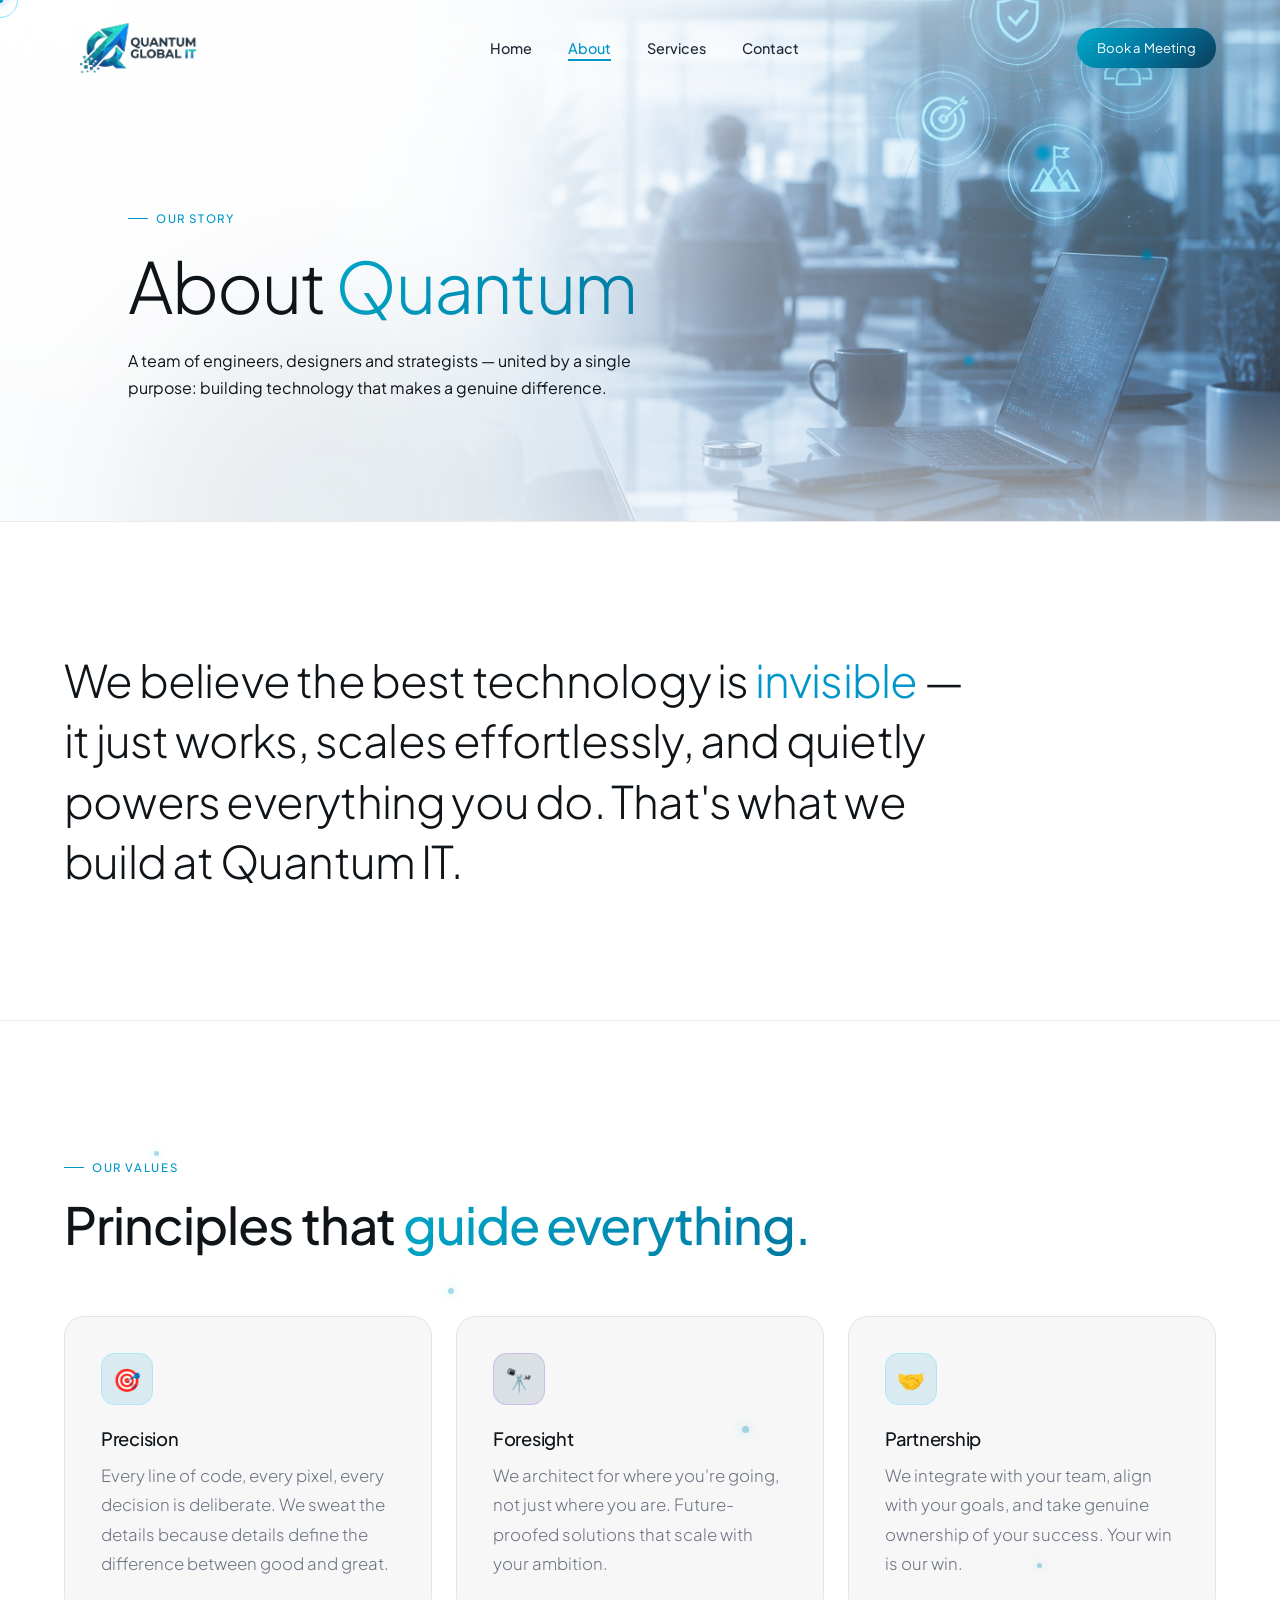
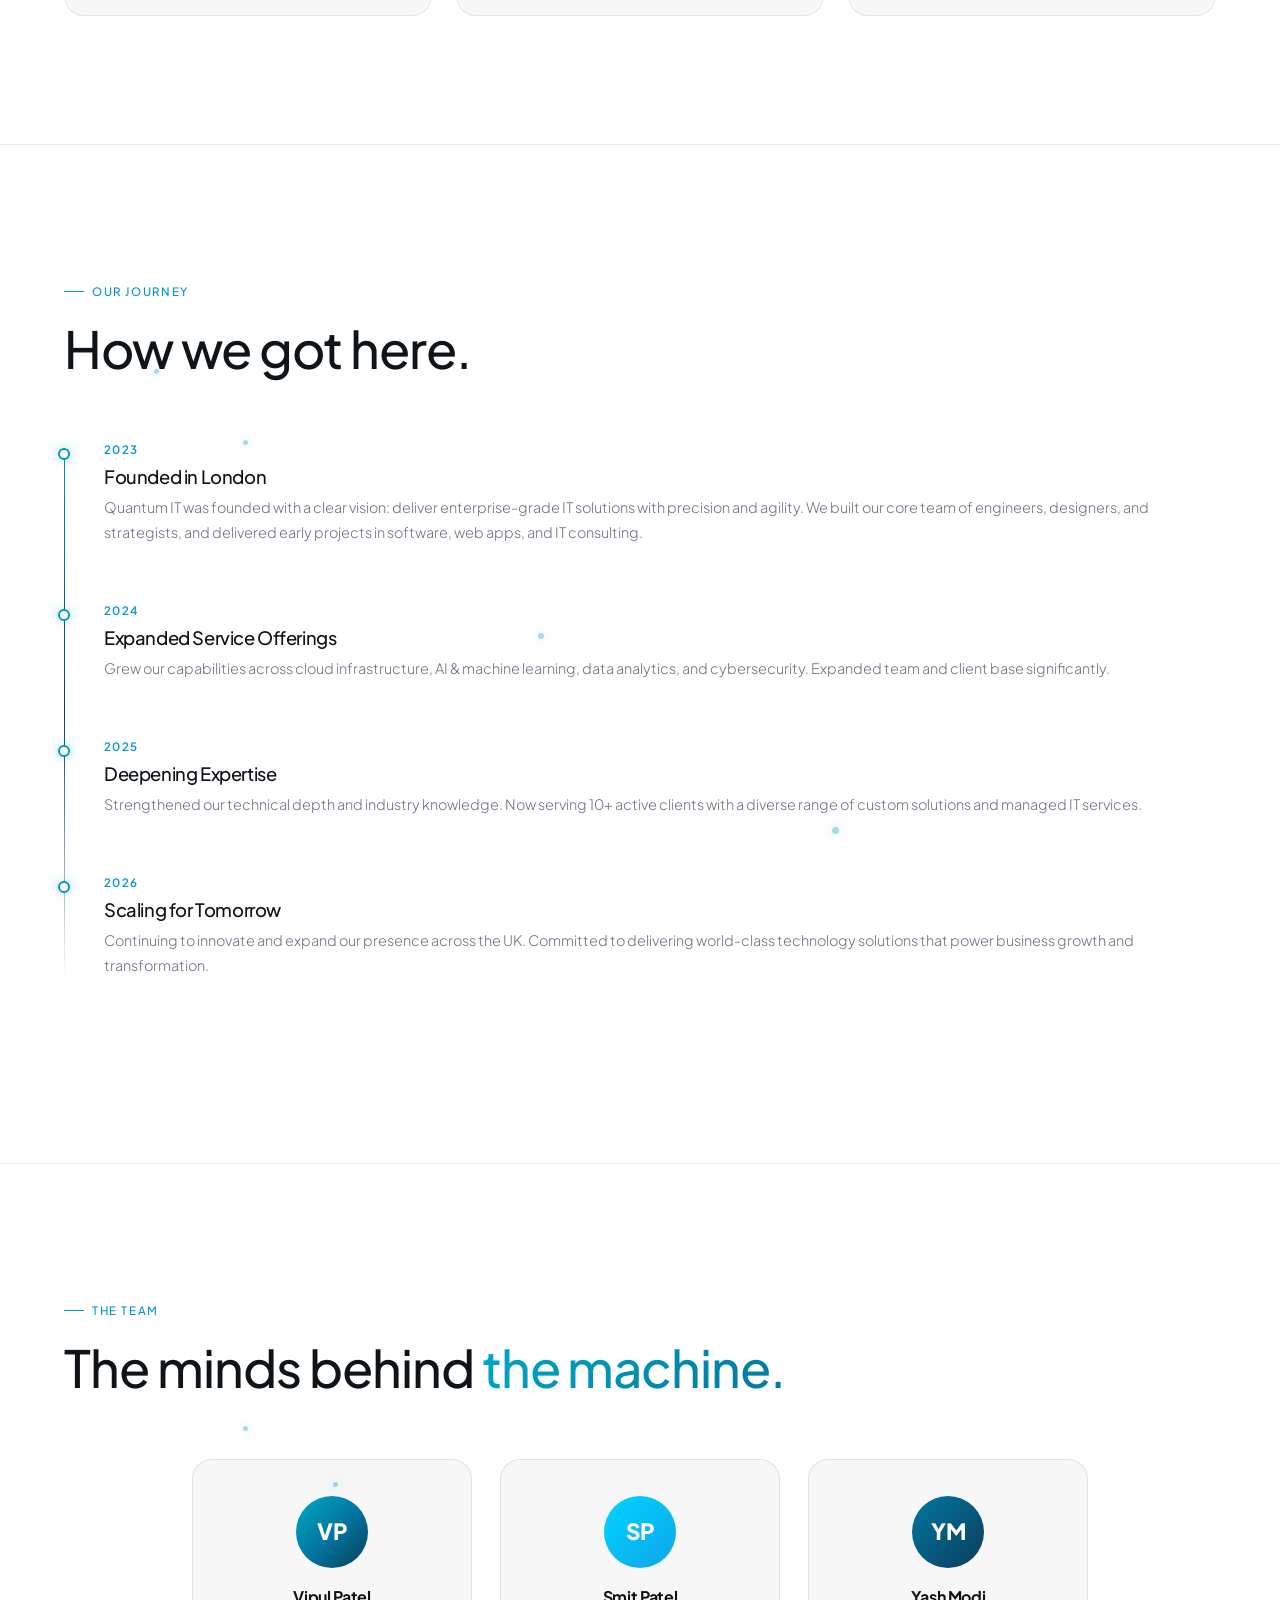
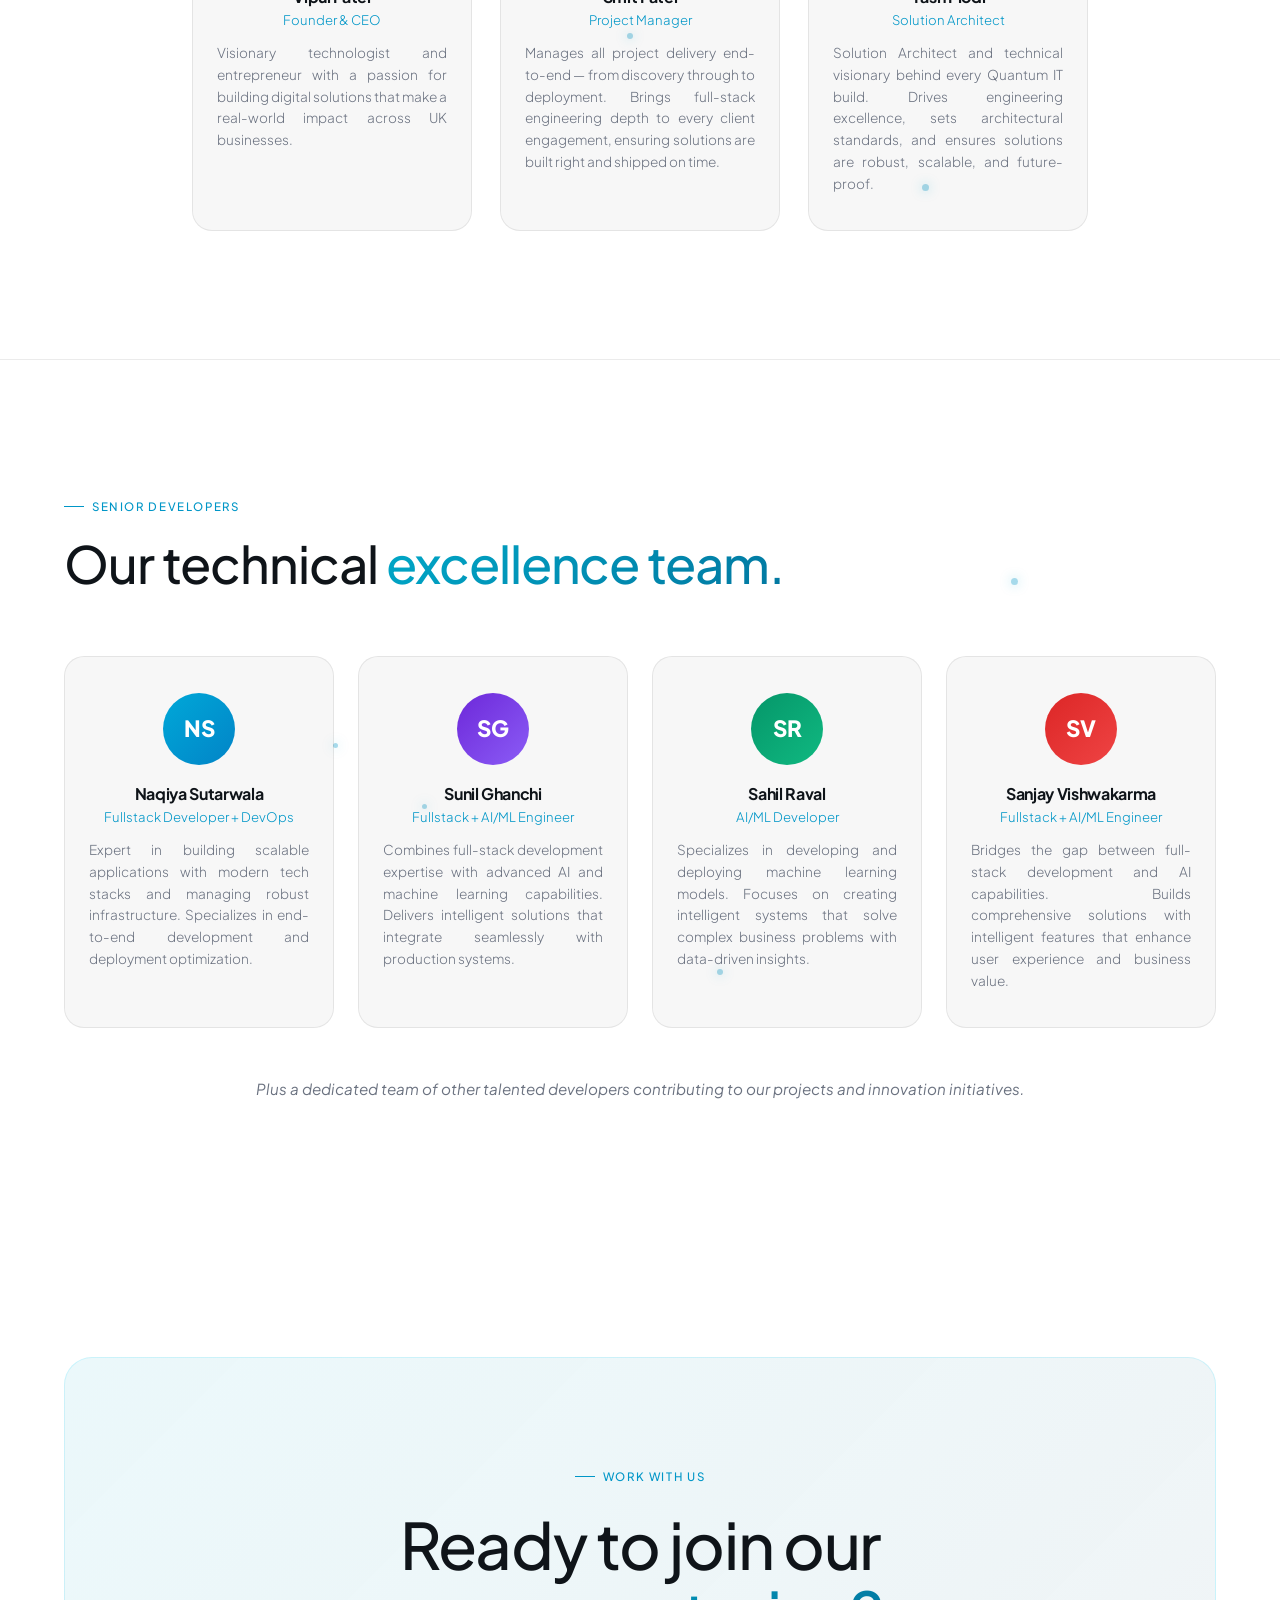
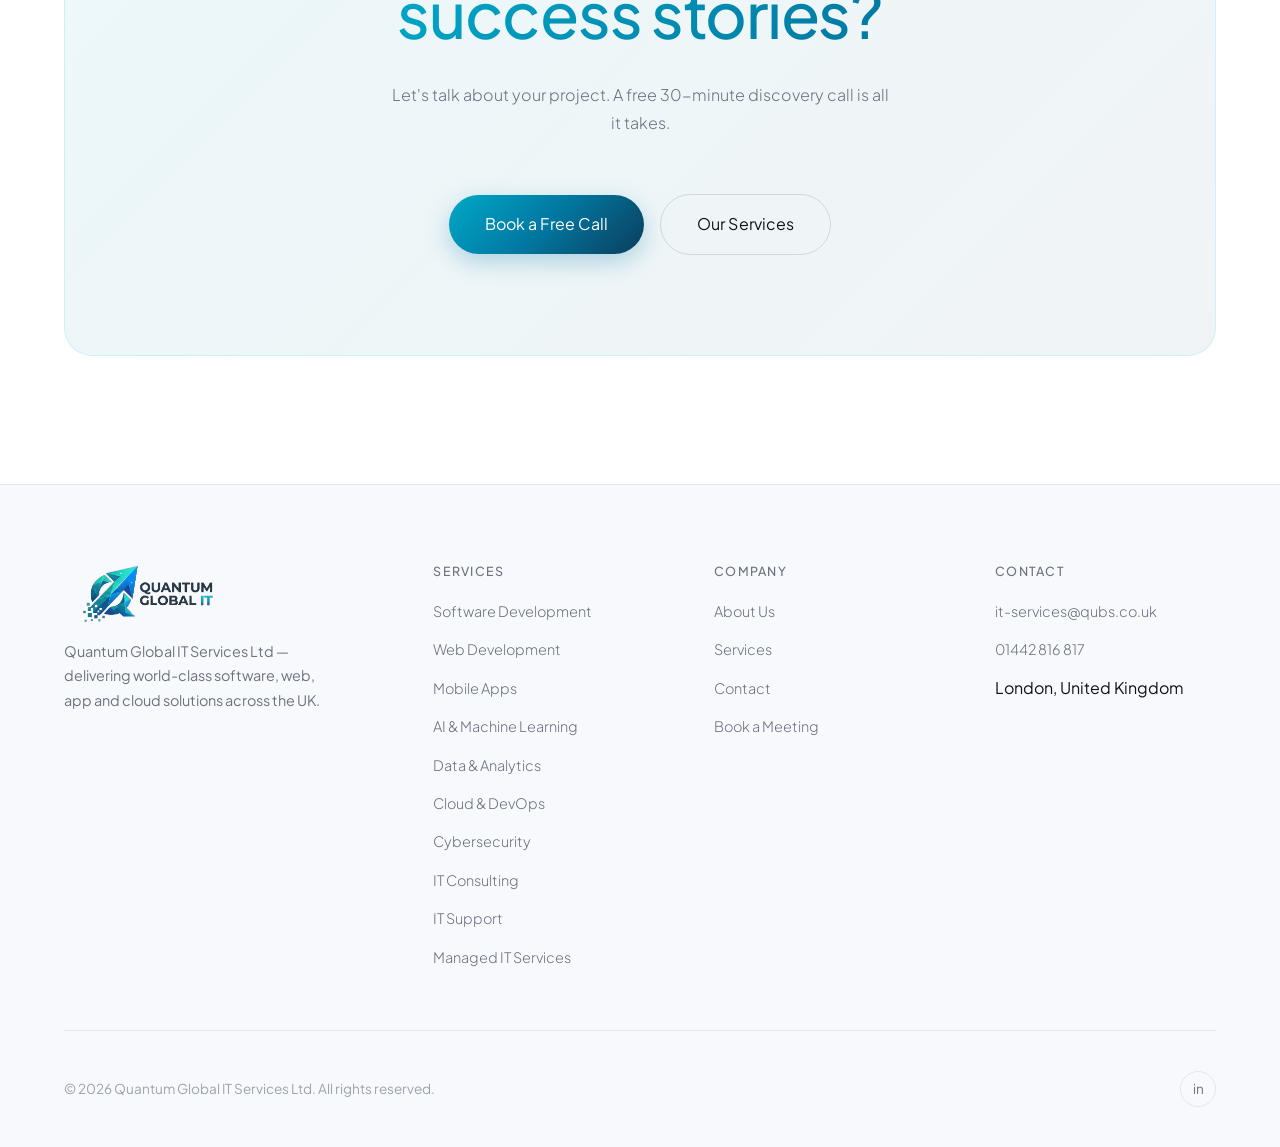
==== about.html @ a5394287 "changes 2.0" ====
<!DOCTYPE html>
<html lang="en">
<head>
  <meta charset="UTF-8" />
  <meta name="viewport" content="width=device-width, initial-scale=1.0" />
  <title>About Us — Quantum Global IT Services Ltd</title>
  <meta name="description" content="Learn about Quantum IT — a UK-based team passionate about building technology that matters." />
  <meta name="robots" content="index, follow, max-image-preview:large, max-snippet:-1, max-video-preview:-1" />
  <meta name="author" content="Quantum Global IT Services Ltd" />
  <meta name="theme-color" content="#ffffff" />
  <link rel="canonical" href="https://quantum-global-it.co.uk/about.html" />
  <link rel="alternate" hreflang="en-gb" href="https://quantum-global-it.co.uk/about.html" />

  <!-- Open Graph -->
  <meta property="og:type" content="website" />
  <meta property="og:site_name" content="Quantum Global IT Services Ltd" />
  <meta property="og:locale" content="en_GB" />
  <meta property="og:title" content="About Us — Quantum Global IT Services Ltd" />
  <meta property="og:description" content="Learn about Quantum IT — a UK-based team passionate about building technology that matters." />
  <meta property="og:url" content="https://quantum-global-it.co.uk/about.html" />
  <meta property="og:image" content="https://quantum-global-it.co.uk/assets/logo-mark.png?v=2" />
  <meta property="og:image:alt" content="Quantum IT" />

  <!-- Twitter Card -->
  <meta name="twitter:card" content="summary" />
  <meta name="twitter:title" content="About Us — Quantum Global IT Services Ltd" />
  <meta name="twitter:description" content="Learn about Quantum IT — a UK-based team passionate about building technology that matters." />
  <meta name="twitter:image" content="https://quantum-global-it.co.uk/assets/logo-mark.png?v=2" />
  <meta name="twitter:image:alt" content="Quantum IT" />

  <script type="application/ld+json">
  {
    "@context": "https://schema.org",
    "@graph": [
      {
        "@type": "Organization",
        "@id": "https://quantum-global-it.co.uk/#organization",
        "name": "Quantum Global IT Services Ltd",
        "url": "https://quantum-global-it.co.uk/"
      },
      {
        "@type": "WebSite",
        "@id": "https://quantum-global-it.co.uk/#website",
        "url": "https://quantum-global-it.co.uk/",
        "name": "Quantum Global IT Services Ltd",
        "publisher": { "@id": "https://quantum-global-it.co.uk/#organization" }
      },
      {
        "@type": "WebPage",
        "@id": "https://quantum-global-it.co.uk/about.html#webpage",
        "url": "https://quantum-global-it.co.uk/about.html",
        "name": "About Us — Quantum Global IT Services Ltd",
        "description": "Learn about Quantum IT — a UK-based team passionate about building technology that matters.",
        "isPartOf": { "@id": "https://quantum-global-it.co.uk/#website" },
        "about": { "@id": "https://quantum-global-it.co.uk/#organization" },
        "inLanguage": "en-GB"
      },
      {
        "@type": "BreadcrumbList",
        "itemListElement": [
          { "@type": "ListItem", "position": 1, "name": "Home", "item": "https://quantum-global-it.co.uk/" },
          { "@type": "ListItem", "position": 2, "name": "About", "item": "https://quantum-global-it.co.uk/about.html" }
        ]
      }
    ]
  }
  </script>

  <link rel="preconnect" href="https://fonts.googleapis.com" />
  <link rel="preconnect" href="https://fonts.gstatic.com" crossorigin />

  <link rel="stylesheet" href="css/main.css" />
  <link rel="stylesheet" href="css/animations.css" />
  <link rel="stylesheet" href="css/components.css" />
  <link rel="stylesheet" href="css/inner.css" />

  <link rel="icon" href="assets/favicon-32.png?v=2" type="image/png" sizes="32x32" />
  <link rel="icon" href="assets/favicon-48.png?v=2" type="image/png" sizes="48x48" />
  <link rel="apple-touch-icon" href="assets/apple-touch-icon.png?v=2" />
</head>
<body>

  <div id="cursor-dot"></div>
  <div id="cursor-ring"></div>

  <nav id="nav">
    <a href="index.html" class="nav-logo">
      <img src="assets/Quantum Global IT Logo (1).png" alt="Quantum IT" class="nav-logo-img">
    </a>
    <ul class="nav-links">
      <li><a href="index.html">Home</a></li>
      <li><a href="about.html" class="active">About</a></li>
      <li><a href="services.html">Services</a></li>
      <li><a href="contact.html">Contact</a></li>
    </ul>
    <div class="nav-cta">
      <a href="book.html" class="btn btn-primary btn-sm">Book a Meeting</a>
    </div>
    <button class="nav-burger" id="nav-burger" type="button" aria-label="Open menu" aria-expanded="false" aria-controls="nav-mobile">
      <span></span><span></span><span></span>
    </button>
  </nav>

  <div id="nav-mobile" class="nav-mobile" aria-hidden="true">
    <div class="nav-mobile__backdrop" data-nav-close></div>
    <div class="nav-mobile__panel" role="dialog" aria-modal="true" aria-label="Site navigation">
      <div class="nav-mobile__header">
        <a href="index.html" class="nav-mobile__logo nav-logo">
          <img src="assets/Quantum Global IT Logo (1).png" alt="Quantum IT" class="nav-logo-img">
        </a>
        <button type="button" class="nav-mobile__close" id="nav-mobile-close" aria-label="Close menu">
          <svg width="20" height="20" viewBox="0 0 24 24" fill="none" stroke="currentColor" stroke-width="2" aria-hidden="true">
            <path d="M18 6L6 18M6 6l12 12"/>
          </svg>
        </button>
      </div>
      <nav class="nav-mobile__links" aria-label="Mobile navigation">
        <a href="index.html">Home</a>
        <a href="about.html">About</a>
        <a href="services.html">Services</a>
        <a href="contact.html">Contact</a>
      </nav>
      <div class="nav-mobile__footer">
        <a href="book.html" class="btn btn-primary btn-lg nav-mobile__cta">Book a Meeting</a>
      </div>
    </div>
  </div>

  <!-- ── Page Hero ──────────────────────────────────────────────────────── -->
  <section class="page-hero">
        <div class="page-fx" aria-hidden="true">
      <div class="page-fx__ring"></div>
      <span class="page-fx__orb page-fx__orb--1"></span>
      <span class="page-fx__orb page-fx__orb--2"></span>
      <span class="page-fx__orb page-fx__orb--3"></span>
    </div>
    <div class="page-hero__bg" aria-hidden="true">
      <img src="assets/hero-bg-about.png" alt="" width="1920" height="1080">
      <div class="page-hero__fade"></div>
    </div>
    <div class="orb orb-cyan page-hero-orb-1" style="width:500px;height:500px;filter:blur(80px)"></div>
    <div class="orb orb-purple page-hero-orb-2" style="width:400px;height:400px;filter:blur(80px)"></div>

    <div class="container">
      <div class="section-label hero-anim-1">
        <span class="text-label">Our Story</span>
      </div>
      <h1 class="text-display hero-anim-2" style="max-width:700px">
        About <span class="grad-text">Quantum</span>
      </h1>
      <p class="hero-sub hero-anim-3" style="max-width:560px;margin-top:24px">
        A team of engineers, designers and strategists — united by a single purpose:
        building technology that makes a genuine difference.
      </p>
    </div>
  </section>

  <!-- ── Mission ────────────────────────────────────────────────────────── -->
  <section class="about-mission">
    <div class="container">
      <p class="mission-text" data-reveal="up">
        We believe the best technology is <span class="highlight">invisible</span> —
        it just works, scales effortlessly, and quietly powers everything you do.
        That's what we build at Quantum IT.
      </p>
    </div>
  </section>

  <!-- ── Values ─────────────────────────────────────────────────────────── -->
  <section class="about-values">
    <div class="container">
      <div class="section-label" data-reveal="fade">
        <span class="text-label">Our Values</span>
      </div>
      <h2 class="text-headline" data-reveal="up">
        Principles that <span class="grad-text">guide everything.</span>
      </h2>

      <div class="values-grid">

        <div class="card card-glow" data-reveal="up" data-delay="100">
          <div class="card-icon">🎯</div>
          <h3 style="font-size:1.15rem;margin-bottom:12px">Precision</h3>
          <p class="text-body">Every line of code, every pixel, every decision is deliberate. We sweat the details because details define the difference between good and great.</p>
        </div>

        <div class="card card-glow" data-reveal="up" data-delay="200">
          <div class="card-icon purple">🔭</div>
          <h3 style="font-size:1.15rem;margin-bottom:12px">Foresight</h3>
          <p class="text-body">We architect for where you're going, not just where you are. Future-proofed solutions that scale with your ambition.</p>
        </div>

        <div class="card card-glow" data-reveal="up" data-delay="300">
          <div class="card-icon">🤝</div>
          <h3 style="font-size:1.15rem;margin-bottom:12px">Partnership</h3>
          <p class="text-body">We integrate with your team, align with your goals, and take genuine ownership of your success. Your win is our win.</p>
        </div>

      </div>
    </div>
  </section>

  <!-- ── Journey / Timeline ─────────────────────────────────────────────── -->
  <section class="about-journey">
    <div class="container">
      <div class="section-label" data-reveal="fade">
        <span class="text-label">Our Journey</span>
      </div>
      <h2 class="text-headline" data-reveal="up">
        How we got here.
      </h2>

      <div class="timeline">

        <div class="timeline-item" data-reveal="left">
          <div class="timeline-year">2023</div>
          <h3>Founded in London</h3>
          <p>Quantum IT was founded with a clear vision: deliver enterprise-grade IT solutions with precision and agility. We built our core team of engineers, designers, and strategists, and delivered early projects in software, web apps, and IT consulting.</p>
        </div>

        <div class="timeline-item" data-reveal="left" data-delay="100">
          <div class="timeline-year">2024</div>
          <h3>Expanded Service Offerings</h3>
          <p>Grew our capabilities across cloud infrastructure, AI &amp; machine learning, data analytics, and cybersecurity. Expanded team and client base significantly.</p>
        </div>

        <div class="timeline-item" data-reveal="left" data-delay="200">
          <div class="timeline-year">2025</div>
          <h3>Deepening Expertise</h3>
          <p>Strengthened our technical depth and industry knowledge. Now serving 10+ active clients with a diverse range of custom solutions and managed IT services.</p>
        </div>

        <div class="timeline-item" data-reveal="left" data-delay="300">
          <div class="timeline-year">2026</div>
          <h3>Scaling for Tomorrow</h3>
          <p>Continuing to innovate and expand our presence across the UK. Committed to delivering world-class technology solutions that power business growth and transformation.</p>
        </div>

      </div>
    </div>
  </section>

  <!-- ── Team ───────────────────────────────────────────────────────────── -->
  <section class="about-team">
    <div class="container">
      <div class="section-label" data-reveal="fade">
        <span class="text-label">The Team</span>
      </div>
      <h2 class="text-headline" data-reveal="up">
        The minds behind <span class="grad-text">the machine.</span>
      </h2>

      <div class="team-grid">

        <div class="card team-card" data-reveal="up" data-delay="100">
          <div class="team-avatar">VP</div>
          <h4>Vipul Patel</h4>
          <p class="role">Founder &amp; CEO</p>
          <p>Visionary technologist and entrepreneur with a passion for building digital solutions that make a real-world impact across UK businesses.</p>
        </div>

        <div class="card team-card" data-reveal="up" data-delay="200">
          <div class="team-avatar" style="background:linear-gradient(135deg,#00d4ff,#0ea5e9)">SP</div>
          <h4>Smit Patel</h4>
          <p class="role">Project Manager</p>
          <p>Manages all project delivery end-to-end — from discovery through to deployment. Brings full-stack engineering depth to every client engagement, ensuring solutions are built right and shipped on time.</p>
        </div>

        <div class="card team-card" data-reveal="up" data-delay="300">
          <div class="team-avatar" style="background:linear-gradient(135deg,#0277a0,#0b3d5c)">YM</div>
          <h4>Yash Modi</h4>
          <p class="role">Solution Architect</p>
          <p>Solution Architect and technical visionary behind every Quantum IT build. Drives engineering excellence, sets architectural standards, and ensures solutions are robust, scalable, and future-proof.</p>
        </div>

      </div>
    </div>
  </section>

  <!-- ── Senior Developers ──────────────────────────────────────────────── -->
  <section class="about-team" style="border-top: 1px solid var(--border); padding-top: var(--section-py);">
    <div class="container">
      <div class="section-label" data-reveal="fade">
        <span class="text-label">Senior Developers</span>
      </div>
      <h2 class="text-headline" data-reveal="up">
        Our technical <span class="grad-text">excellence team.</span>
      </h2>

      <div class="team-grid" style="grid-template-columns: repeat(auto-fit, minmax(260px, 1fr)); max-width: 1200px;">

        <div class="card team-card" data-reveal="up" data-delay="100">
          <div class="team-avatar" style="background:linear-gradient(135deg,#00a8d8,#0284c7)">NS</div>
          <h4>Naqiya Sutarwala</h4>
          <p class="role">Fullstack Developer + DevOps</p>
          <p>Expert in building scalable applications with modern tech stacks and managing robust infrastructure. Specializes in end-to-end development and deployment optimization.</p>
        </div>

        <div class="card team-card" data-reveal="up" data-delay="200">
          <div class="team-avatar" style="background:linear-gradient(135deg,#6d28d9,#8b5cf6)">SG</div>
          <h4>Sunil Ghanchi</h4>
          <p class="role">Fullstack + AI/ML Engineer</p>
          <p>Combines full-stack development expertise with advanced AI and machine learning capabilities. Delivers intelligent solutions that integrate seamlessly with production systems.</p>
        </div>

        <div class="card team-card" data-reveal="up" data-delay="300">
          <div class="team-avatar" style="background:linear-gradient(135deg,#059669,#10b981)">SR</div>
          <h4>Sahil Raval</h4>
          <p class="role">AI/ML Developer</p>
          <p>Specializes in developing and deploying machine learning models. Focuses on creating intelligent systems that solve complex business problems with data-driven insights.</p>
        </div>

        <div class="card team-card" data-reveal="up" data-delay="100">
          <div class="team-avatar" style="background:linear-gradient(135deg,#dc2626,#ef4444)">SV</div>
          <h4>Sanjay Vishwakarma</h4>
          <p class="role">Fullstack + AI/ML Engineer</p>
          <p>Bridges the gap between full-stack development and AI capabilities. Builds comprehensive solutions with intelligent features that enhance user experience and business value.</p>
        </div>

      </div>

      <p style="text-align: center; margin-top: 48px; color: var(--t2); font-size: 0.95rem;">
        <em>Plus a dedicated team of other talented developers contributing to our projects and innovation initiatives.</em>
      </p>

    </div>
  </section>

  <!-- ── CTA ────────────────────────────────────────────────────────────── -->
  <section style="padding: var(--section-py) 0;">
    <div class="container">
      <div class="cta-box" data-reveal="scale">
        <div class="section-label" style="justify-content:center;margin-bottom:24px">
          <span class="text-label">Work With Us</span>
        </div>
        <h2 class="text-headline">
          Ready to join our <span class="grad-text">success stories?</span>
        </h2>
        <p>Let's talk about your project. A free 30-minute discovery call is all it takes.</p>
        <div class="cta-actions">
          <a href="book.html" class="btn btn-primary btn-lg">Book a Free Call</a>
          <a href="services.html" class="btn btn-ghost btn-lg">Our Services</a>
        </div>
      </div>
    </div>
  </section>

  <!-- ── Footer ─────────────────────────────────────────────────────────── -->
  <footer>
    <div class="footer-grid">
      <div class="footer-brand">
        <a href="index.html" class="nav-logo" style="font-size:1.1rem">
          <img src="assets/Quantum Global IT Logo (1).png" alt="Quantum IT" class="nav-logo-img">
        </a>
        <p>Quantum Global IT Services Ltd — delivering world-class software, web, app and cloud solutions across the UK.</p>
      </div>
      <div class="footer-col">
        <h4>Services</h4>
        <ul>
          <li><a href="services.html">Software Development</a></li>
          <li><a href="services.html">Web Development</a></li>
          <li><a href="services.html">Mobile Apps</a></li>
          <li><a href="services.html">AI &amp; Machine Learning</a></li>
          <li><a href="services.html">Data &amp; Analytics</a></li>
          <li><a href="services.html">Cloud &amp; DevOps</a></li>
          <li><a href="services.html">Cybersecurity</a></li>
          <li><a href="services.html">IT Consulting</a></li>
          <li><a href="services.html">IT Support</a></li>
          <li><a href="services.html">Managed IT Services</a></li>
        </ul>
      </div>
      <div class="footer-col">
        <h4>Company</h4>
        <ul>
          <li><a href="about.html">About Us</a></li>
          <li><a href="services.html">Services</a></li>
          <li><a href="contact.html">Contact</a></li>
          <li><a href="book.html">Book a Meeting</a></li>
        </ul>
      </div>
      <div class="footer-col">
        <h4>Contact</h4>
        <ul>
          <li><a href="mailto:it-services@qubs.co.uk">it-services@qubs.co.uk</a></li>
          <li><a href="tel:01442816817">01442 816 817</a></li>
          <li>London, United Kingdom</li>
        </ul>
      </div>
    </div>
    <div class="footer-bottom">
      <div>
        <p>© 2026 Quantum Global IT Services Ltd. All rights reserved.</p>
      </div>
      <div class="footer-social">
        <a href="https://www.linkedin.com/company/136184647/admin/dashboard/" aria-label="LinkedIn">in</a>
      </div>
    </div>
  </footer>

  <script src="js/cursor.js"></script>
  <script src="js/nav.js"></script>
  <script src="js/scroll-anim.js"></script>
  <script src="js/fx.js"></script>
  <script src="js/main.js"></script>
</body>
</html>
---- css/main.css ----
/* ==========================================================================
   MAIN.CSS — Design system for Quantum Global IT Services
   ========================================================================== */

@import url('https://fonts.googleapis.com/css2?family=Plus+Jakarta+Sans:ital,wght@0,200;0,300;0,400;0,500;0,600;0,700;1,300&family=Space+Grotesk:wght@400;500;600;700&family=JetBrains+Mono:wght@400;500;600&display=swap');

/* ——— Reset ————————————————————————————————————————————————————————————— */
*, *::before, *::after { box-sizing: border-box; margin: 0; padding: 0; }
html { scroll-behavior: smooth; overflow-x: hidden; color-scheme: light; }
body {
  background: var(--bg-base);
  color: var(--t1);
  font-family: var(--font-body);
  line-height: 1.65;
  overflow-x: hidden;
  -webkit-font-smoothing: antialiased;
  cursor: none;
}
a { color: inherit; text-decoration: none; }
img { display: block; max-width: 100%; }
ul, ol { list-style: none; }
button { font-family: inherit; cursor: none; border: none; background: none; }
input, textarea, select { font-family: inherit; outline: none; }

/* ——— Tokens ————————————————————————————————————————————————————————————— */
:root {
  /* Backgrounds */
  --bg-base:     #ffffff;
  --bg-raised:   #f8f9fc;
  --bg-overlay:  #f0f2f8;
  --bg-glass:    rgba(255, 255, 255, 0.95);
  --bg-card:     rgba(0, 0, 0, 0.03);
  --bg-card-h:   rgba(0, 0, 0, 0.05);

  /* Brand — cool steel / cyan tech (no purple rainbow) */
  --cyan:        #0096c7;
  --cyan-dim:    rgba(0, 150, 199, 0.12);
  --cyan-glow:   0 0 40px rgba(0, 150, 199, 0.22), 0 0 90px rgba(0, 150, 199, 0.08);
  --purple:      #0b3d5c; /* deep steel — legacy token name */
  --purple-dim:  rgba(11, 61, 92, 0.12);
  --purple-glow: 0 0 40px rgba(11, 61, 92, 0.2);
  --grad:        linear-gradient(135deg, #00a8c8 0%, #0277a0 50%, #0b3d5c 100%);
  --grad-soft:   linear-gradient(135deg, rgba(0, 168, 200, 0.08) 0%, rgba(11, 61, 92, 0.06) 100%);

  /* Text */
  --t1: #0f1419;
  --t2: #6b7280;
  --t3: #9ca3af;

  /* Borders */
  --border:   rgba(0, 0, 0, 0.08);
  --border-b: rgba(0, 0, 0, 0.12);

  /* Validation */
  --error:     #ff6b6b;
  --error-dim: rgba(255, 107, 107, 0.12);

  /* Typography */
  --font-display: 'Plus Jakarta Sans', sans-serif;
  --font-body:    'Plus Jakarta Sans', sans-serif;
  --font-tech:    'Space Grotesk', 'Plus Jakarta Sans', sans-serif;
  --font-mono:    'JetBrains Mono', ui-monospace, monospace;

  /* Layout */
  --section-py: clamp(80px, 10vw, 140px);
  --px:         clamp(24px, 5vw, 80px);
  --max-w:      1280px;

  /* Motion */
  --ease:   cubic-bezier(0.4, 0, 0.2, 1);
  --spring: cubic-bezier(0.34, 1.56, 0.64, 1);
}

/* ——— Layout ————————————————————————————————————————————————————————————— */
.container {
  width: 100%;
  max-width: var(--max-w);
  margin: 0 auto;
  padding: 0 var(--px);
}
section { position: relative; }

/* ——— Typography ————————————————————————————————————————————————————————— */
h1, h2, h3, h4 {
  font-family: var(--font-display);
  font-weight: 500;
  line-height: 1.08;
  letter-spacing: -0.022em;
}
.text-display {
  font-size: clamp(3.2rem, 8vw, 7rem);
  font-weight: 300;
  line-height: 1.0;
  letter-spacing: -0.025em;
}
.text-headline { font-size: clamp(2rem, 4vw, 3.5rem); font-weight: 500; letter-spacing: -0.02em; }
.text-title    { font-size: clamp(1.3rem, 2.5vw, 2rem); font-weight: 500; letter-spacing: -0.015em; }
.text-body     { font-size: 1.05rem; color: var(--t2); line-height: 1.8; font-weight: 300; }
.text-small    { font-size: 0.875rem; color: var(--t2); font-weight: 400; }
.text-label {
  font-size: 0.72rem;
  font-weight: 500;
  letter-spacing: 0.14em;
  text-transform: uppercase;
  color: var(--cyan);
}

/* Gradient text */
.grad-text {
  background: var(--grad);
  -webkit-background-clip: text;
  -webkit-text-fill-color: transparent;
  background-clip: text;
}

/* ——— Scrollbar ————————————————————————————————————————————————————————— */
::-webkit-scrollbar { width: 3px; }
::-webkit-scrollbar-track { background: var(--bg-base); }
::-webkit-scrollbar-thumb { background: var(--t3); border-radius: 2px; }
::-webkit-scrollbar-thumb:hover { background: var(--t2); }

/* ——— Selection ————————————————————————————————————————————————————————— */
::selection { background: var(--cyan-dim); color: var(--cyan); }
---- css/animations.css ----
/* ==========================================================================
   ANIMATIONS.CSS — Keyframes & scroll-reveal utilities
   ========================================================================== */

/* ——— Keyframes ————————————————————————————————————————————————————————— */

@keyframes fadeUp {
  from { opacity: 0; transform: translateY(40px); }
  to   { opacity: 1; transform: translateY(0); }
}

@keyframes fadeIn {
  from { opacity: 0; }
  to   { opacity: 1; }
}

@keyframes fadeLeft {
  from { opacity: 0; transform: translateX(-40px); }
  to   { opacity: 1; transform: translateX(0); }
}

@keyframes fadeRight {
  from { opacity: 0; transform: translateX(40px); }
  to   { opacity: 1; transform: translateX(0); }
}

@keyframes scaleIn {
  from { opacity: 0; transform: scale(0.88); }
  to   { opacity: 1; transform: scale(1); }
}

@keyframes lineGrow {
  from { transform: scaleX(0); }
  to   { transform: scaleX(1); }
}

@keyframes pulse-ring {
  0%   { transform: scale(1);   opacity: 0.5; }
  100% { transform: scale(1.6); opacity: 0; }
}

@keyframes float {
  0%, 100% { transform: translateY(0px); }
  50%       { transform: translateY(-16px); }
}

@keyframes spin-slow {
  from { transform: rotate(0deg); }
  to   { transform: rotate(360deg); }
}

@keyframes glow-pulse {
  0%, 100% { opacity: 0.5; }
  50%       { opacity: 1; }
}

@keyframes cursor-enter {
  from { transform: scale(0); opacity: 0; }
  to   { transform: scale(1); opacity: 1; }
}

@keyframes count-up {
  from { opacity: 0; transform: translateY(20px); }
  to   { opacity: 1; transform: translateY(0); }
}

@keyframes shimmer {
  0%   { background-position: -400px 0; }
  100% { background-position: 400px 0; }
}

@keyframes borderTrace {
  0%   { clip-path: inset(0 100% 100% 0); }
  25%  { clip-path: inset(0 0 100% 0); }
  50%  { clip-path: inset(0 0 0 0); }
  75%  { clip-path: inset(100% 0 0 0); }
  100% { clip-path: inset(0 100% 100% 0); }
}

/* ——— Scroll Reveal — initial hidden states ————————————————————————————— */
[data-reveal] {
  opacity: 0;
  transition: opacity 0.7s var(--ease), transform 0.7s var(--ease);
}

[data-reveal="up"]    { transform: translateY(50px); }
[data-reveal="down"]  { transform: translateY(-30px); }
[data-reveal="left"]  { transform: translateX(-50px); }
[data-reveal="right"] { transform: translateX(50px); }
[data-reveal="scale"] { transform: scale(0.88); }
[data-reveal="fade"]  { transform: none; }

[data-reveal].is-visible {
  opacity: 1;
  transform: translate(0) scale(1);
}

/* Stagger delays */
[data-delay="100"] { transition-delay: 0.1s; }
[data-delay="200"] { transition-delay: 0.2s; }
[data-delay="300"] { transition-delay: 0.3s; }
[data-delay="400"] { transition-delay: 0.4s; }
[data-delay="500"] { transition-delay: 0.5s; }
[data-delay="600"] { transition-delay: 0.6s; }
[data-delay="700"] { transition-delay: 0.7s; }

/* ——— Hero entrance animations ————————————————————————————————————————— */
.hero-anim-1 {
  animation: fadeUp 0.9s var(--ease) 0.3s both;
}
.hero-anim-2 {
  animation: fadeUp 0.9s var(--ease) 0.5s both;
}
.hero-anim-3 {
  animation: fadeUp 0.9s var(--ease) 0.7s both;
}
.hero-anim-4 {
  animation: fadeUp 0.9s var(--ease) 0.9s both;
}
.hero-anim-fade {
  animation: fadeIn 1.2s var(--ease) 0.2s both;
}

/* ——— Utility ——————————————————————————————————————————————————————————— */
.anim-float    { animation: float 6s ease-in-out infinite; }
.anim-spin     { animation: spin-slow 20s linear infinite; }
.anim-pulse    { animation: glow-pulse 3s ease-in-out infinite; }

@keyframes nodePulse {
  0%, 100% { transform: scale(1); opacity: 0.75; box-shadow: 0 0 10px rgba(0, 168, 200, 0.45); }
  50%       { transform: scale(1.55); opacity: 1; box-shadow: 0 0 22px rgba(0, 168, 200, 0.9); }
}

@keyframes floatChip {
  0%, 100% { transform: translateY(0) translateX(0); }
  50%       { transform: translateY(-14px) translateX(6px); }
}

@keyframes dashMove {
  to { stroke-dashoffset: -120; }
}

@keyframes sparkBlink {
  0%, 100% { opacity: 0.35; transform: scale(0.85); }
  50%       { opacity: 1; transform: scale(1.25); }
}

@keyframes shineSweep {
  0%   { transform: translateX(-120%) skewX(-18deg); }
  100% { transform: translateX(220%) skewX(-18deg); }
}

@keyframes softBob {
  0%, 100% { transform: translateY(0); }
  50%       { transform: translateY(-10px); }
}

@keyframes gradientShift {
  0%, 100% { background-position: 0% 50%; }
  50%       { background-position: 100% 50%; }
}

/* Card / button motion polish */
.card {
  position: relative;
  overflow: hidden;
}

.card::after {
  content: '';
  position: absolute;
  top: 0; left: 0;
  width: 40%;
  height: 100%;
  background: linear-gradient(90deg, transparent, rgba(255,255,255,0.35), transparent);
  transform: translateX(-120%) skewX(-18deg);
  pointer-events: none;
  opacity: 0;
}

.card:hover::after {
  opacity: 1;
  animation: shineSweep 0.85s var(--ease);
}

.card-icon {
  transition: transform 0.35s var(--spring), box-shadow 0.35s;
}

.card:hover .card-icon {
  transform: translateY(-4px) scale(1.06);
}

.btn-primary {
  background-size: 180% 180%;
  animation: gradientShift 6s ease infinite;
}

.stat-item.is-visible .stat-number {
  animation: count-up 0.6s var(--ease) both;
}

.tech-pill {
  transition: border-color 0.25s, color 0.25s, transform 0.25s var(--ease), box-shadow 0.25s;
}

.tech-pill:hover {
  transform: translateY(-4px);
  box-shadow: 0 10px 24px rgba(2, 119, 160, 0.12);
  border-color: rgba(0, 168, 200, 0.35);
  color: var(--cyan);
}

.section-label.is-visible::before,
.section-label[data-reveal].is-visible::before {
  animation: lineGrow 0.7s var(--ease) both;
}

/* Page hero floating accents */
.page-fx {
  position: absolute;
  inset: 0;
  z-index: 1;
  pointer-events: none;
  overflow: hidden;
}

.page-fx__orb {
  position: absolute;
  border-radius: 50%;
  filter: blur(2px);
  animation: softBob 7s ease-in-out infinite, glow-pulse 4s ease-in-out infinite;
}

.page-fx__orb--1 {
  width: 14px; height: 14px;
  background: var(--cyan);
  top: 28%; right: 18%;
  box-shadow: 0 0 20px rgba(0, 168, 200, 0.6);
}

.page-fx__orb--2 {
  width: 10px; height: 10px;
  background: #0277a0;
  top: 48%; right: 10%;
  animation-delay: 1s;
  box-shadow: 0 0 16px rgba(2, 119, 160, 0.55);
}

.page-fx__orb--3 {
  width: 8px; height: 8px;
  background: var(--cyan);
  bottom: 30%; right: 24%;
  animation-delay: 1.8s;
}

.page-fx__ring {
  position: absolute;
  right: 8%;
  top: 42%;
  width: min(34vw, 280px);
  height: min(34vw, 280px);
  border: 1px solid rgba(0, 150, 199, 0.16);
  border-radius: 50%;
  transform: translateY(-50%);
  animation: spin-slow 40s linear infinite;
}

.page-fx__ring::after {
  content: '';
  position: absolute;
  inset: 16%;
  border-radius: 50%;
  border: 1px dashed rgba(0, 150, 199, 0.2);
  animation: spin-slow 26s linear infinite reverse;
}

@media (max-width: 700px) {
  .page-fx__ring { opacity: 0.35; right: -10%; }
}

@media (prefers-reduced-motion: reduce) {
  *, *::before, *::after {
    animation-duration: 0.01ms !important;
    animation-iteration-count: 1 !important;
    transition-duration: 0.01ms !important;
  }
  .hero-fx, .hero-float, .hero-3d, .page-fx, .site-progress, .ambient-dots { display: none !important; }
}

/* ——— Site-wide cool motion ——————————————————————————————————————————— */
.site-progress {
  position: fixed;
  top: 0; left: 0;
  height: 3px;
  width: 0%;
  z-index: 2000;
  background: linear-gradient(90deg, #00a8c8, #0277a0, #0b3d5c);
  box-shadow: 0 0 12px rgba(0, 168, 200, 0.45);
  pointer-events: none;
  transition: width 0.08s linear;
}

.ambient-dots {
  position: absolute;
  inset: 0;
  overflow: hidden;
  pointer-events: none;
  z-index: 0;
}

.ambient-dots + .container,
.ambient-dots ~ .container,
.ambient-dots ~ .stats-inner,
.ambient-dots ~ .why-us-inner,
.ambient-dots ~ .tech-marquee-wrap {
  position: relative;
  z-index: 1;
}

.ambient-dots span {
  position: absolute;
  width: 6px;
  height: 6px;
  border-radius: 50%;
  background: rgba(0, 150, 199, 0.35);
  box-shadow: 0 0 12px rgba(0, 168, 200, 0.35);
  animation: softBob 5s ease-in-out infinite, glow-pulse 3.5s ease-in-out infinite;
}

.tag {
  transition: transform 0.25s var(--ease), border-color 0.25s, color 0.25s, background 0.25s;
}

.tag:hover {
  transform: translateY(-2px);
  border-color: rgba(0, 168, 200, 0.4);
  color: var(--cyan);
  background: var(--cyan-dim);
}

.why-feature {
  transition: transform 0.35s var(--ease);
}

.why-feature.is-visible {
  animation: fadeUp 0.7s var(--ease) both;
}

.why-feature:hover {
  transform: translateX(6px);
}

.why-feature-num {
  transition: transform 0.3s var(--spring);
}

.why-feature:hover .why-feature-num {
  transform: scale(1.15);
}

.team-avatar {
  transition: transform 0.4s var(--spring), box-shadow 0.4s;
}

.team-card:hover .team-avatar {
  transform: scale(1.08) rotate(-4deg);
  box-shadow: 0 12px 30px rgba(2, 119, 160, 0.25);
}

.contact-item,
.meeting-type {
  transition: transform 0.3s var(--ease), border-color 0.3s, background 0.3s;
}

.contact-item:hover,
.meeting-type:hover {
  transform: translateY(-3px);
}

.footer-social a {
  transition: border-color 0.2s, color 0.2s, background 0.2s, transform 0.25s var(--spring);
}

.footer-social a:hover {
  transform: translateY(-3px) scale(1.08);
}

.form-group input:focus,
.form-group textarea:focus,
.form-group select:focus {
  transition: border-color 0.25s, box-shadow 0.25s, transform 0.25s;
}

.stat-item {
  transition: transform 0.35s var(--ease);
}

.stat-item:hover {
  transform: translateY(-4px);
}

.service-number,
.service-full-card::after {
  transition: color 0.35s, transform 0.35s var(--ease);
}

.service-full-card:hover::after {
  transform: scale(1.05);
}

.text-headline .grad-text,
.grad-text {
  background-size: 200% 200%;
  animation: gradientShift 5s ease infinite;
}
---- css/components.css ----
/* ==========================================================================
   COMPONENTS.CSS — Reusable UI components
   ========================================================================== */

/* ——— Custom Cursor ————————————————————————————————————————————————————— */
#cursor-dot,
#cursor-ring {
  position: fixed;
  border-radius: 50%;
  pointer-events: none;
  z-index: 9999;
  transition: opacity 0.3s;
}

#cursor-dot {
  width: 6px;
  height: 6px;
  background: var(--cyan);
  top: 0; left: 0;
  transform: translate(-50%, -50%);
  will-change: transform;
  box-shadow: 0 0 10px var(--cyan);
}

#cursor-ring {
  width: 36px;
  height: 36px;
  border: 1.5px solid rgba(0, 212, 255, 0.5);
  top: 0; left: 0;
  transform: translate(-50%, -50%);
  will-change: transform;
  transition: width 0.25s var(--ease),
              height 0.25s var(--ease),
              border-color 0.25s var(--ease),
              background 0.25s var(--ease);
}

body.cursor-hover #cursor-ring {
  width: 56px;
  height: 56px;
  border-color: var(--cyan);
  background: var(--cyan-dim);
}

body.cursor-text #cursor-ring {
  width: 80px;
  height: 12px;
  border-color: var(--t2);
  border-radius: 4px;
}

/* ——— Navigation —————————————————————————————————————————————————————— */
#nav {
  position: fixed;
  top: 0; left: 0; right: 0;
  z-index: 1000;
  padding: 22px var(--px);
  display: flex;
  align-items: center;
  justify-content: space-between;
  background: transparent;
  backdrop-filter: none;
  -webkit-backdrop-filter: none;
  border-bottom: 1px solid transparent;
  transition: padding 0.4s var(--ease), background 0.4s var(--ease),
              border-color 0.4s var(--ease), backdrop-filter 0.4s var(--ease),
              box-shadow 0.4s var(--ease);
}

#nav.scrolled {
  padding: 14px var(--px);
  background: rgba(255, 255, 255, 0.92);
  backdrop-filter: blur(20px) saturate(180%);
  -webkit-backdrop-filter: blur(20px) saturate(180%);
  border-bottom: 1px solid var(--border);
  box-shadow: 0 4px 24px rgba(0, 0, 0, 0.04);
}

.nav-logo {
  display: flex;
  align-items: center;
  gap: 0;
  font-family: var(--font-display);
  font-weight: 600;
  font-size: 1.05rem;
  letter-spacing: 0.01em;
  white-space: nowrap;
  padding: 0;
}

.nav-logo-img {
  width: 148px;
  height: auto;
  max-height: 52px;
  border-radius: 0;
  display: block;
  flex-shrink: 0;
  object-fit: contain;
  background: none !important;
  box-shadow: none !important;
}

/* Keep legacy mark class for any fallback */
.nav-logo-mark {
  width: 34px;
  height: 34px;
  border-radius: 9px;
  background: var(--grad);
  display: flex;
  align-items: center;
  justify-content: center;
  font-size: 0.9rem;
  font-weight: 800;
  color: #fff;
  flex-shrink: 0;
}

.nav-logo img {
  background: none !important;
  mix-blend-mode: normal;
}

.nav-links {
  display: flex;
  align-items: center;
  gap: 36px;
}

.nav-links a {
  font-size: 0.9rem;
  font-weight: 500;
  color: #1f2937;
  transition: color 0.2s;
  position: relative;
}

.nav-links a::after {
  content: '';
  position: absolute;
  bottom: -4px;
  left: 0;
  width: 0;
  height: 1.5px;
  background: var(--cyan);
  transition: width 0.25s var(--ease);
}

.nav-links a:hover,
.nav-links a.active {
  color: var(--cyan);
}

.nav-links a:hover::after,
.nav-links a.active::after {
  width: 100%;
}

.nav-cta {
  display: flex;
  align-items: center;
  gap: 16px;
}

/* Hamburger */
.nav-burger {
  display: none;
  flex-direction: column;
  gap: 5px;
  width: 28px;
  height: 20px;
  justify-content: center;
  cursor: none;
}

.nav-burger span {
  width: 100%;
  height: 1.5px;
  background: var(--t1);
  transition: transform 0.3s var(--ease), opacity 0.3s;
  transform-origin: center;
}

.nav-burger.open span:nth-child(1) { transform: translateY(6.5px) rotate(45deg); }
.nav-burger.open span:nth-child(2) { opacity: 0; transform: scaleX(0); }
.nav-burger.open span:nth-child(3) { transform: translateY(-6.5px) rotate(-45deg); }

/* Mobile nav — above #nav (1000) so the bar doesn't bleed through */
.nav-mobile {
  position: fixed;
  inset: 0;
  z-index: 1001;
  visibility: hidden;
  pointer-events: none;
}

#nav.nav-mobile-open {
  z-index: 1002;
}

#nav.nav-mobile-open .nav-logo,
#nav.nav-mobile-open .nav-burger {
  visibility: hidden;
  pointer-events: none;
}

.nav-mobile.open {
  visibility: visible;
  pointer-events: all;
}

.nav-mobile__backdrop {
  position: absolute;
  inset: 0;
  background: rgba(2, 2, 9, 0.72);
  backdrop-filter: blur(10px);
  -webkit-backdrop-filter: blur(10px);
  opacity: 0;
  transition: opacity 0.35s var(--ease);
}

.nav-mobile.open .nav-mobile__backdrop {
  opacity: 1;
}

.nav-mobile__panel {
  position: absolute;
  top: 0;
  right: 0;
  bottom: 0;
  width: min(100%, 380px);
  display: flex;
  flex-direction: column;
  padding: max(20px, env(safe-area-inset-top)) 24px max(28px, env(safe-area-inset-bottom));
  background: var(--bg-overlay);
  border-left: 1px solid var(--border);
  box-shadow: -24px 0 64px rgba(0, 0, 0, 0.45);
  transform: translateX(100%);
  transition: transform 0.42s cubic-bezier(0.22, 1, 0.36, 1);
}

.nav-mobile.open .nav-mobile__panel {
  transform: translateX(0);
}

.nav-mobile__header {
  display: flex;
  align-items: center;
  justify-content: space-between;
  gap: 16px;
  padding-bottom: 24px;
  margin-bottom: 8px;
  border-bottom: 1px solid var(--border);
  flex-shrink: 0;
}

.nav-mobile__logo {
  font-size: 0.98rem;
  min-width: 0;
  overflow: hidden;
}

.nav-mobile__logo span {
  overflow: hidden;
  text-overflow: ellipsis;
  white-space: nowrap;
}

.nav-mobile__close {
  display: flex;
  align-items: center;
  justify-content: center;
  width: 40px;
  height: 40px;
  border-radius: 10px;
  border: 1px solid var(--border);
  color: var(--t2);
  background: var(--bg-card);
  transition: border-color 0.2s, color 0.2s, background 0.2s;
  flex-shrink: 0;
}

.nav-mobile__close:hover {
  color: var(--t1);
  border-color: var(--border-b);
  background: var(--bg-card-h);
}

.nav-mobile__links {
  display: flex;
  flex-direction: column;
  gap: 4px;
  flex: 1;
  padding: 12px 0;
}

.nav-mobile__links a {
  display: flex;
  align-items: center;
  justify-content: space-between;
  padding: 14px 12px;
  border-radius: 12px;
  font-family: var(--font-display);
  font-size: 1.15rem;
  font-weight: 600;
  color: var(--t2);
  letter-spacing: -0.02em;
  opacity: 0;
  transform: translateX(12px);
  transition:
    opacity 0.3s var(--ease),
    transform 0.3s var(--ease),
    color 0.2s,
    background 0.2s;
}

.nav-mobile.open .nav-mobile__links a {
  opacity: 1;
  transform: translateX(0);
}

.nav-mobile.open .nav-mobile__links a:nth-child(1) { transition-delay: 0.06s; }
.nav-mobile.open .nav-mobile__links a:nth-child(2) { transition-delay: 0.1s; }
.nav-mobile.open .nav-mobile__links a:nth-child(3) { transition-delay: 0.14s; }
.nav-mobile.open .nav-mobile__links a:nth-child(4) { transition-delay: 0.18s; }

.nav-mobile__links a::after {
  content: '→';
  font-size: 0.9rem;
  color: var(--t3);
  transition: color 0.2s, transform 0.2s;
}

.nav-mobile__links a:hover,
.nav-mobile__links a.active {
  color: var(--t1);
  background: var(--bg-card);
}

.nav-mobile__links a.active {
  color: var(--cyan);
}

.nav-mobile__links a:hover::after,
.nav-mobile__links a.active::after {
  color: var(--cyan);
  transform: translateX(3px);
}

.nav-mobile__footer {
  padding-top: 20px;
  margin-top: auto;
  border-top: 1px solid var(--border);
}

.nav-mobile__cta {
  width: 100%;
  justify-content: center;
}

/* ——— Buttons ————————————————————————————————————————————————————————— */
.btn {
  display: inline-flex;
  align-items: center;
  gap: 8px;
  padding: 13px 28px;
  font-family: var(--font-body);
  font-size: 0.88rem;
  font-weight: 400;
  border-radius: 100px;
  transition: all 0.25s var(--ease);
  white-space: nowrap;
  letter-spacing: 0.005em;
}

.btn-primary {
  background: var(--grad);
  color: #fff;
  box-shadow: 0 8px 24px rgba(2, 119, 160, 0.28);
}

.btn-primary:hover {
  transform: translateY(-2px);
  box-shadow: 0 12px 32px rgba(2, 119, 160, 0.38);
  filter: brightness(1.05);
}

.btn-ghost {
  color: var(--t1);
  border: 1px solid var(--border-b);
  background: transparent;
}

.btn-ghost:hover {
  border-color: var(--cyan);
  color: var(--cyan);
  background: var(--cyan-dim);
  transform: translateY(-2px);
}

.btn-text {
  color: var(--cyan);
  padding: 0;
  border-radius: 0;
  font-size: 0.9rem;
  gap: 6px;
}

.btn-text:hover { gap: 12px; }
.btn-text svg { transition: transform 0.25s var(--ease); }
.btn-text:hover svg { transform: translateX(4px); }

.btn-lg { padding: 16px 36px; font-size: 1rem; }
.btn-sm { padding: 9px 20px; font-size: 0.82rem; }

/* ——— Cards ————————————————————————————————————————————————————————————— */
.card {
  background: var(--bg-card);
  border: 1px solid var(--border);
  border-radius: 20px;
  padding: 36px;
  transition: background 0.3s, border-color 0.3s, transform 0.3s var(--ease),
              box-shadow 0.3s;
}

.card:hover {
  background: var(--bg-card-h);
  border-color: var(--border-b);
  transform: translateY(-6px);
}

.card-glow:hover {
  box-shadow: 0 20px 60px rgba(0, 0, 0, 0.4), 0 0 0 1px var(--border-b);
}

/* Card icon */
.card-icon {
  width: 52px;
  height: 52px;
  border-radius: 14px;
  background: var(--cyan-dim);
  border: 1px solid rgba(0, 212, 255, 0.2);
  display: flex;
  align-items: center;
  justify-content: center;
  margin-bottom: 24px;
  font-size: 1.4rem;
  transition: transform 0.3s var(--spring), box-shadow 0.3s;
}

/* Card text weights */
.card h3 { font-weight: 500; letter-spacing: -0.015em; }
.card p   { font-weight: 300; line-height: 1.75; }

.card:hover .card-icon {
  transform: scale(1.1);
  box-shadow: var(--cyan-glow);
}

.card-icon.purple {
  background: var(--purple-dim);
  border-color: rgba(124, 58, 237, 0.2);
}
.card:hover .card-icon.purple {
  box-shadow: var(--purple-glow);
}

/* ——— Section Labels ————————————————————————————————————————————————————— */
.section-label {
  display: inline-flex;
  align-items: center;
  gap: 8px;
  margin-bottom: 20px;
}

.section-label::before {
  content: '';
  width: 20px;
  height: 1px;
  background: var(--cyan);
  transform-origin: left center;
}

/* ——— Divider ———————————————————————————————————————————————————————————— */
.divider {
  height: 1px;
  background: var(--border);
}

/* ——— Tag pill ——————————————————————————————————————————————————————————— */
.tag {
  display: inline-block;
  padding: 4px 12px;
  border-radius: 100px;
  font-size: 0.75rem;
  font-weight: 600;
  background: var(--cyan-dim);
  color: var(--cyan);
  border: 1px solid rgba(0, 212, 255, 0.2);
  letter-spacing: 0.05em;
}

/* ——— Glow orbs (background atmosphere) —————————————————————————————————— */
.orb {
  position: absolute;
  border-radius: 50%;
  pointer-events: none;
  filter: blur(80px);
  opacity: 0.35;
}

.orb-cyan  { background: var(--cyan); }
.orb-purple { background: var(--purple); }

/* ——— Form Elements ————————————————————————————————————————————————————— */
.form-group {
  display: flex;
  flex-direction: column;
  gap: 8px;
}

.form-label {
  font-size: 0.82rem;
  font-weight: 600;
  color: var(--t2);
  letter-spacing: 0.06em;
  text-transform: uppercase;
}

.form-required {
  color: var(--cyan);
  font-weight: 700;
}

.form-input,
.form-textarea,
.form-select {
  width: 100%;
  padding: 14px 18px;
  background: var(--bg-card);
  border: 1px solid var(--border);
  border-radius: 12px;
  color: var(--t1);
  font-size: 0.95rem;
  transition: border-color 0.2s, background 0.2s, box-shadow 0.2s;
}

.form-input:focus,
.form-textarea:focus,
.form-select:focus {
  border-color: var(--cyan);
  background: var(--bg-card-h);
  box-shadow: 0 0 0 3px var(--cyan-dim);
}

.form-input::placeholder,
.form-textarea::placeholder { color: var(--t3); }

.form-textarea {
  resize: vertical;
  min-height: 140px;
  line-height: 1.6;
}

.form-select:not(.custom-select__native) {
  appearance: none;
  background-image: url("data:image/svg+xml,%3Csvg xmlns='http://www.w3.org/2000/svg' width='12' height='8' viewBox='0 0 12 8'%3E%3Cpath d='M1 1l5 5 5-5' stroke='%236e6e8a' stroke-width='1.5' fill='none' stroke-linecap='round'/%3E%3C/svg%3E");
  background-repeat: no-repeat;
  background-position: right 16px center;
  padding-right: 40px;
}

/* ——— Custom Select ——————————————————————————————————————————————————————— */
.custom-select {
  position: relative;
  width: 100%;
}

.custom-select__native {
  position: absolute;
  width: 1px;
  height: 1px;
  padding: 0;
  margin: -1px;
  overflow: hidden;
  clip: rect(0, 0, 0, 0);
  white-space: nowrap;
  border: 0;
  opacity: 0;
  pointer-events: none;
}

.custom-select__trigger {
  display: flex;
  align-items: center;
  justify-content: space-between;
  gap: 12px;
  width: 100%;
  text-align: left;
  cursor: pointer;
  padding-right: 18px;
}

.custom-select__trigger:focus,
.custom-select__trigger:focus-visible {
  border-color: var(--cyan);
  background: var(--bg-card-h);
  box-shadow: 0 0 0 3px var(--cyan-dim);
}

.custom-select__trigger.is-placeholder .custom-select__label {
  color: var(--t3);
}

.custom-select__label {
  flex: 1;
  min-width: 0;
  overflow: hidden;
  text-overflow: ellipsis;
  white-space: nowrap;
}

.custom-select__chevron {
  flex-shrink: 0;
  color: var(--t2);
  display: flex;
  align-items: center;
  transition: transform 0.2s ease, color 0.2s ease;
}

.custom-select.is-open .custom-select__chevron {
  transform: rotate(180deg);
  color: var(--cyan);
}

.custom-select.is-open .custom-select__trigger {
  border-color: var(--cyan);
  background: var(--bg-card-h);
  box-shadow: 0 0 0 3px var(--cyan-dim);
}

.custom-select__menu {
  position: absolute;
  top: calc(100% + 6px);
  left: 0;
  right: 0;
  z-index: 200;
  margin: 0;
  padding: 6px;
  list-style: none;
  background: var(--bg-overlay);
  border: 1px solid var(--border);
  border-radius: 12px;
  max-height: min(280px, 50vh);
  overflow-y: auto;
  box-shadow: 0 16px 48px rgba(0, 0, 0, 0.45);
  animation: customSelectIn 0.18s ease;
}

@keyframes customSelectIn {
  from {
    opacity: 0;
    transform: translateY(-6px);
  }
  to {
    opacity: 1;
    transform: translateY(0);
  }
}

.custom-select__option {
  padding: 12px 14px;
  border-radius: 8px;
  color: var(--t1);
  font-size: 0.95rem;
  line-height: 1.4;
  cursor: pointer;
  transition: background 0.15s ease, color 0.15s ease;
}

.custom-select__option.is-focused {
  background: var(--bg-card-h);
}

.custom-select__option.is-selected {
  color: var(--cyan);
  background: var(--cyan-dim);
}

.custom-select__option.is-selected.is-focused {
  background: rgba(0, 212, 255, 0.18);
}

/* ——— Form Validation ———————————————————————————————————————————————————— */
.form-group.is-invalid .form-label {
  color: var(--error);
}

.form-group.is-invalid .form-input,
.form-group.is-invalid .form-textarea,
.form-group.is-invalid .custom-select__trigger {
  border-color: var(--error);
  background: rgba(255, 107, 107, 0.04);
  box-shadow: 0 0 0 3px var(--error-dim);
}

.form-group.is-invalid .form-input:focus,
.form-group.is-invalid .form-textarea:focus,
.form-group.is-invalid .custom-select__trigger:focus,
.form-group.is-invalid .custom-select.is-open .custom-select__trigger {
  border-color: var(--error);
  box-shadow: 0 0 0 3px rgba(255, 107, 107, 0.22);
}

.form-group.is-invalid .custom-select__chevron {
  color: var(--error);
}

.form-error {
  display: flex;
  align-items: flex-start;
  gap: 6px;
  margin: 0;
  font-size: 0.82rem;
  line-height: 1.45;
  color: var(--error);
  animation: formErrorIn 0.2s ease;
}

.form-error::before {
  content: '';
  flex-shrink: 0;
  width: 14px;
  height: 14px;
  margin-top: 2px;
  background-image: url("data:image/svg+xml,%3Csvg xmlns='http://www.w3.org/2000/svg' width='14' height='14' viewBox='0 0 14 14' fill='none'%3E%3Ccircle cx='7' cy='7' r='6.25' stroke='%23ff6b6b' stroke-width='1.25'/%3E%3Cpath d='M7 4.2v3.1M7 9.1h.01' stroke='%23ff6b6b' stroke-width='1.25' stroke-linecap='round'/%3E%3C/svg%3E");
  background-repeat: no-repeat;
  background-size: contain;
}

@keyframes formErrorIn {
  from {
    opacity: 0;
    transform: translateY(-4px);
  }
  to {
    opacity: 1;
    transform: translateY(0);
  }
}

/* ——— CTA Box (used on all pages) ———————————————————————————————————————— */
.cta-box {
  background: var(--grad-soft);
  border: 1px solid rgba(0, 212, 255, 0.15);
  border-radius: 28px;
  padding: clamp(60px, 8vw, 100px) clamp(40px, 6vw, 100px);
  text-align: center;
  position: relative;
  overflow: hidden;
}

.cta-box::before {
  content: '';
  position: absolute;
  top: -1px; left: 50%;
  transform: translateX(-50%);
  width: 200px; height: 1px;
  background: linear-gradient(to right, transparent, var(--cyan), transparent);
}

.cta-box h2 {
  font-size: clamp(2rem, 5vw, 4rem);
  max-width: 700px;
  margin: 0 auto 32px;
  font-weight: 500;
  letter-spacing: -0.02em;
}

.cta-box p {
  font-size: 1rem;
  font-weight: 300;
  color: var(--t2);
  max-width: 500px;
  margin: 0 auto 56px;
  line-height: 1.8;
}

.cta-actions {
  display: flex;
  align-items: center;
  justify-content: center;
  gap: 16px;
  flex-wrap: wrap;
}

/* ——— Footer ————————————————————————————————————————————————————————————— */
footer {
  background: var(--bg-raised);
  border-top: 1px solid var(--border);
  padding: 80px var(--px) 40px;
}

.footer-grid {
  max-width: var(--max-w);
  margin: 0 auto;
  display: grid;
  grid-template-columns: 1.4fr repeat(3, 1fr);
  gap: 60px;
  padding-bottom: 60px;
  border-bottom: 1px solid var(--border);
}

.footer-brand {
  display: flex;
  flex-direction: column;
  gap: 16px;
}

.footer-brand .nav-logo {
  width: fit-content;
}

.footer-brand .nav-logo-img {
  width: 168px;
  height: auto;
  max-height: 58px;
  background: none !important;
}

.footer-brand p {
  font-size: 0.9rem;
  color: var(--t2);
  line-height: 1.7;
  max-width: 280px;
}

.footer-col h4 {
  font-size: 0.78rem;
  font-weight: 500;
  letter-spacing: 0.1em;
  text-transform: uppercase;
  color: var(--t2);
  margin-bottom: 20px;
}

.footer-col ul { display: flex; flex-direction: column; gap: 12px; }

.footer-col ul a {
  font-size: 0.9rem;
  font-weight: 300;
  color: var(--t2);
  transition: color 0.2s;
}
.footer-col ul a:hover { color: var(--t1); }

.footer-bottom {
  max-width: var(--max-w);
  margin: 40px auto 0;
  display: flex;
  align-items: center;
  justify-content: space-between;
  flex-wrap: wrap;
  gap: 16px;
}

.footer-bottom p { font-size: 0.85rem; color: var(--t3); }

.footer-social {
  display: flex;
  gap: 16px;
}

.footer-social a {
  width: 36px;
  height: 36px;
  border: 1px solid var(--border);
  border-radius: 50%;
  display: flex;
  align-items: center;
  justify-content: center;
  font-size: 0.85rem;
  color: var(--t2);
  transition: border-color 0.2s, color 0.2s, background 0.2s;
}

.footer-social a:hover {
  border-color: var(--cyan);
  color: var(--cyan);
  background: var(--cyan-dim);
}

/* ——— Page Hero (inner pages) ——————————————————————————————————————————— */
.page-hero {
  padding: 180px var(--px) 100px;
  position: relative;
  overflow: hidden;
  border-bottom: 1px solid var(--border);
  min-height: 58vh;
  display: flex;
  align-items: center;
}

.page-hero__bg {
  position: absolute;
  inset: 0;
  z-index: 0;
  pointer-events: none;
}

.page-hero__bg img {
  width: 100%;
  height: 100%;
  object-fit: cover;
  object-position: center right;
}

.page-hero__fade {
  position: absolute;
  inset: 0;
  background:
    linear-gradient(
      105deg,
      rgba(255, 255, 255, 0.96) 0%,
      rgba(255, 255, 255, 0.88) 34%,
      rgba(255, 255, 255, 0.45) 58%,
      rgba(255, 255, 255, 0.18) 100%
    ),
    linear-gradient(
      180deg,
      rgba(255, 255, 255, 0.35) 0%,
      transparent 30%,
      transparent 75%,
      rgba(255, 255, 255, 0.5) 100%
    );
}

.page-hero .container {
  position: relative;
  z-index: 2;
}

.page-hero .text-display {
  font-size: clamp(2.5rem, 5.5vw, 4.75rem);
  line-height: 1.08;
}

.page-hero-orb-1 {
  width: 500px; height: 500px;
  top: -200px; right: -100px;
  z-index: 1;
  opacity: 0.1;
}

.page-hero-orb-2 {
  width: 400px; height: 400px;
  bottom: -200px; left: 10%;
  z-index: 1;
  opacity: 0.08;
}

@media (max-width: 700px) {
  .page-hero {
    min-height: 48vh;
    padding: 150px var(--px) 80px;
  }

  .page-hero__bg img {
    object-position: 70% center;
  }

  .page-hero__fade {
    background:
      linear-gradient(
        180deg,
        rgba(255, 255, 255, 0.92) 0%,
        rgba(255, 255, 255, 0.78) 45%,
        rgba(255, 255, 255, 0.45) 100%
      );
  }
}

/* ——— Responsive ————————————————————————————————————————————————————————— */
@media (max-width: 900px) {
  .nav-links, .nav-cta { display: none; }
  .nav-burger { display: flex; }

  .footer-grid {
    grid-template-columns: 1fr 1fr;
    gap: 40px;
  }
}

@media (max-width: 600px) {
  .footer-grid { grid-template-columns: 1fr; gap: 32px; }
  .footer-bottom { flex-direction: column; align-items: flex-start; }
}
---- css/inner.css ----
/* ==========================================================================
   INNER.CSS — Styles for inner pages (about, services, contact, book)
   ========================================================================== */

/* ——— About Page ————————————————————————————————————————————————————————— */
.about-mission {
  padding: var(--section-py) 0;
  border-bottom: 1px solid var(--border);
}

.mission-text {
  font-family: var(--font-display);
  font-size: clamp(1.6rem, 3.5vw, 2.8rem);
  font-weight: 300;
  line-height: 1.35;
  letter-spacing: -0.018em;
  max-width: 900px;
}

.mission-text .highlight { color: var(--cyan); }

.about-values {
  padding: var(--section-py) 0;
  border-bottom: 1px solid var(--border);
}

.values-grid {
  display: grid;
  grid-template-columns: repeat(3, 1fr);
  gap: 24px;
  margin-top: 64px;
}

/* Timeline */
.about-journey {
  padding: var(--section-py) 0;
}

.timeline {
  margin-top: 64px;
  position: relative;
  padding-left: 40px;
}

.timeline::before {
  content: '';
  position: absolute;
  left: 0;
  top: 8px;
  bottom: 0;
  width: 1px;
  background: linear-gradient(to bottom, var(--cyan), var(--purple), transparent);
  transform-origin: top;
  transform: scaleY(0);
  transition: transform 1.2s var(--ease);
}

.timeline.is-drawn::before {
  transform: scaleY(1);
}

.timeline-item {
  position: relative;
  margin-bottom: 56px;
}

.timeline-item::before {
  content: '';
  position: absolute;
  left: -46px;
  top: 8px;
  width: 12px; height: 12px;
  border-radius: 50%;
  background: var(--bg-base);
  border: 2px solid var(--cyan);
  box-shadow: 0 0 12px rgba(0, 168, 200, 0.4);
  transition: transform 0.35s var(--spring), box-shadow 0.35s, background 0.35s;
}

.timeline-item.is-visible::before {
  animation: nodePulse 2.4s ease-in-out infinite;
}

.timeline-item:hover::before {
  transform: scale(1.25);
  background: var(--cyan);
  box-shadow: 0 0 20px rgba(0, 168, 200, 0.7);
}

.timeline-year {
  font-size: 0.72rem;
  font-weight: 600;
  letter-spacing: 0.12em;
  text-transform: uppercase;
  color: var(--cyan);
  margin-bottom: 8px;
}

.timeline-item h3 {
  font-size: 1.15rem;
  font-weight: 500;
  margin-bottom: 8px;
}

.timeline-item p { font-size: 0.9rem; color: var(--t2); line-height: 1.75; font-weight: 300; }

/* Team */
.about-team {
  padding: var(--section-py) 0;
  border-top: 1px solid var(--border);
}

.team-grid {
  display: grid;
  grid-template-columns: repeat(3, 1fr);
  gap: 24px;
  margin: 64px auto 0;
  justify-items: center;
  justify-content: center;
  max-width: 900px;
}

.team-card {
  text-align: center;
  padding: 36px 24px;
  max-width: 280px;
  width: 100%;
  margin: 0 auto;
  display: flex;
  flex-direction: column;
  align-items: center;
  justify-content: flex-start;
}

.team-avatar {
  width: 72px; height: 72px;
  border-radius: 50%;
  background: var(--grad);
  margin: 0 auto 20px;
  display: flex;
  align-items: center;
  justify-content: center;
  font-family: var(--font-display);
  font-size: 1.4rem;
  font-weight: 800;
  color: #fff;
}

.team-card h4 {
  font-size: 1rem;
  font-weight: 700;
  margin-bottom: 4px;
  text-align: center;
  width: 100%;
}

.team-card .role {
  font-size: 0.82rem;
  color: var(--cyan);
  margin-bottom: 12px;
  text-align: center;
  width: 100%;
}

.team-card p {
  font-size: 0.85rem;
  color: var(--t2);
  line-height: 1.6;
  text-align: justify;
  width: 100%;
}

/* ——— Services Page ————————————————————————————————————————————————————— */
.services-full {
  padding: var(--section-py) 0;
}

.services-full-grid {
  display: grid;
  grid-template-columns: 1fr 1fr;
  gap: 24px;
  margin-top: 64px;
}

.service-full-card {
  padding: 44px;
  position: relative;
  overflow: hidden;
}

.service-full-card::after {
  content: attr(data-num);
  position: absolute;
  right: 28px; top: 24px;
  font-family: var(--font-display);
  font-size: 5rem;
  font-weight: 800;
  color: rgba(0, 168, 216, 0.28);
  line-height: 1;
  letter-spacing: -0.04em;
  transition: color 0.3s;
}

.service-full-card:hover::after { color: rgba(0, 168, 216, 0.45); }

.service-full-card h3 {
  font-size: 1.3rem;
  font-weight: 500;
  margin-bottom: 14px;
  letter-spacing: -0.015em;
  transition: color 0.2s;
}

.service-full-card:hover h3 { color: var(--cyan); }

.service-full-card p { font-size: 0.92rem; color: var(--t2); line-height: 1.8; margin-bottom: 24px; font-weight: 300; }

.service-list {
  display: flex;
  flex-direction: column;
  gap: 8px;
}

.service-list li {
  display: flex;
  align-items: center;
  gap: 10px;
  font-size: 0.88rem;
  color: var(--t2);
}

.service-list li::before {
  content: '';
  width: 4px; height: 4px;
  border-radius: 50%;
  background: var(--cyan);
  flex-shrink: 0;
}

/* Process */
.services-process {
  padding: var(--section-py) 0;
  border-top: 1px solid var(--border);
}

.process-steps {
  display: grid;
  grid-template-columns: repeat(4, 1fr);
  gap: 0;
  margin-top: 64px;
  position: relative;
}

.process-steps::before {
  content: '';
  position: absolute;
  top: 26px;
  left: 12.5%;
  width: 75%;
  height: 1px;
  background: linear-gradient(to right, var(--cyan), var(--purple));
  opacity: 0.3;
  transform: scaleX(0);
  transform-origin: left center;
  transition: transform 1.1s var(--ease);
}

.process-steps.is-drawn::before {
  transform: scaleX(1);
}

.process-step {
  padding: 0 32px;
  text-align: center;
}

.process-step-num {
  width: 52px; height: 52px;
  border-radius: 50%;
  background: var(--bg-card);
  border: 1px solid var(--border-b);
  display: flex;
  align-items: center;
  justify-content: center;
  margin: 0 auto 24px;
  font-family: var(--font-display);
  font-size: 1rem;
  font-weight: 700;
  color: var(--cyan);
  position: relative;
  z-index: 1;
  background: var(--bg-raised);
  transition: transform 0.35s var(--spring), box-shadow 0.35s, border-color 0.35s, background 0.35s;
}

.process-step.is-visible .process-step-num {
  animation: softBob 4s ease-in-out infinite;
}

.process-step:hover .process-step-num {
  transform: scale(1.1);
  border-color: var(--cyan);
  background: var(--cyan-dim);
  box-shadow: 0 0 24px rgba(0, 168, 200, 0.25);
  animation: none;
}

.process-step h4 { font-size: 1rem; font-weight: 500; margin-bottom: 10px; }
.process-step p { font-size: 0.85rem; color: var(--t2); line-height: 1.75; font-weight: 300; }

/* ——— Contact Page ————————————————————————————————————————————————————— */
.contact-section {
  padding: var(--section-py) 0;
}

.contact-layout {
  display: grid;
  grid-template-columns: 1fr 1.6fr;
  gap: 80px;
  align-items: start;
}

.contact-info { position: sticky; top: 120px; }

.contact-info h2 {
  font-size: clamp(1.8rem, 3vw, 2.8rem);
  margin-bottom: 20px;
}

.contact-info > p {
  font-size: 1rem;
  color: var(--t2);
  line-height: 1.75;
  margin-bottom: 48px;
}

.contact-items {
  display: flex;
  flex-direction: column;
  gap: 28px;
}

.contact-item {
  display: flex;
  gap: 16px;
  align-items: flex-start;
}

.contact-item-icon {
  width: 44px; height: 44px;
  border-radius: 12px;
  background: var(--cyan-dim);
  border: 1px solid rgba(0, 212, 255, 0.2);
  display: flex;
  align-items: center;
  justify-content: center;
  font-size: 1.1rem;
  flex-shrink: 0;
}

.contact-item h4 { font-size: 0.78rem; font-weight: 600; color: var(--t2); text-transform: uppercase; letter-spacing: 0.08em; margin-bottom: 4px; }
.contact-item p  { font-size: 0.95rem; color: var(--t1); }

.contact-form-wrap {
  background: var(--bg-card);
  border: 1px solid var(--border);
  border-radius: 24px;
  padding: clamp(32px, 4vw, 56px);
}

.contact-form {
  display: flex;
  flex-direction: column;
  gap: 24px;
}

.form-row {
  display: grid;
  grid-template-columns: 1fr 1fr;
  gap: 20px;
}

/* ——— Book a Meeting Page ——————————————————————————————————————————————— */
.book-section {
  padding: var(--section-py) 0;
}

.book-layout {
  display: grid;
  grid-template-columns: 1fr 1.5fr;
  gap: 80px;
  align-items: start;
}

.book-info h2 {
  font-size: clamp(1.8rem, 3vw, 2.8rem);
  margin-bottom: 20px;
}

.book-info > p {
  font-size: 1rem;
  color: var(--t2);
  line-height: 1.75;
  margin-bottom: 40px;
}

.meeting-types {
  display: flex;
  flex-direction: column;
  gap: 16px;
}

.meeting-type {
  display: flex;
  gap: 14px;
  align-items: center;
  padding: 16px 20px;
  border: 1px solid var(--border);
  border-radius: 14px;
  background: var(--bg-card);
  transition: border-color 0.2s, background 0.2s;
}

.meeting-type:hover {
  border-color: var(--border-b);
  background: var(--bg-card-h);
}

.meeting-type-icon { font-size: 1.3rem; }

.meeting-type h4 { font-size: 0.92rem; font-weight: 600; margin-bottom: 2px; }
.meeting-type p  { font-size: 0.8rem; color: var(--t2); }

.book-form-wrap {
  background: var(--bg-card);
  border: 1px solid var(--border);
  border-radius: 24px;
  padding: clamp(32px, 4vw, 56px);
}

.book-form { display: flex; flex-direction: column; gap: 24px; }

.form-submit-note {
  font-size: 0.8rem;
  color: var(--t3);
  text-align: center;
}

/* ——— Responsive ————————————————————————————————————————————————————————— */
@media (max-width: 1000px) {
  .contact-layout  { grid-template-columns: 1fr; gap: 48px; }
  .contact-info    { position: static; }
  .book-layout     { grid-template-columns: 1fr; gap: 48px; }
  .team-grid       { grid-template-columns: repeat(3, 1fr); }
  .values-grid     { grid-template-columns: 1fr 1fr; }
  .services-full-grid { grid-template-columns: 1fr; }
  .process-steps   { grid-template-columns: 1fr 1fr; gap: 40px; }
  .process-steps::before { display: none; }
}

@media (max-width: 600px) {
  .team-grid   { grid-template-columns: 1fr; }
  .values-grid { grid-template-columns: 1fr; }
  .form-row    { grid-template-columns: 1fr; }
}
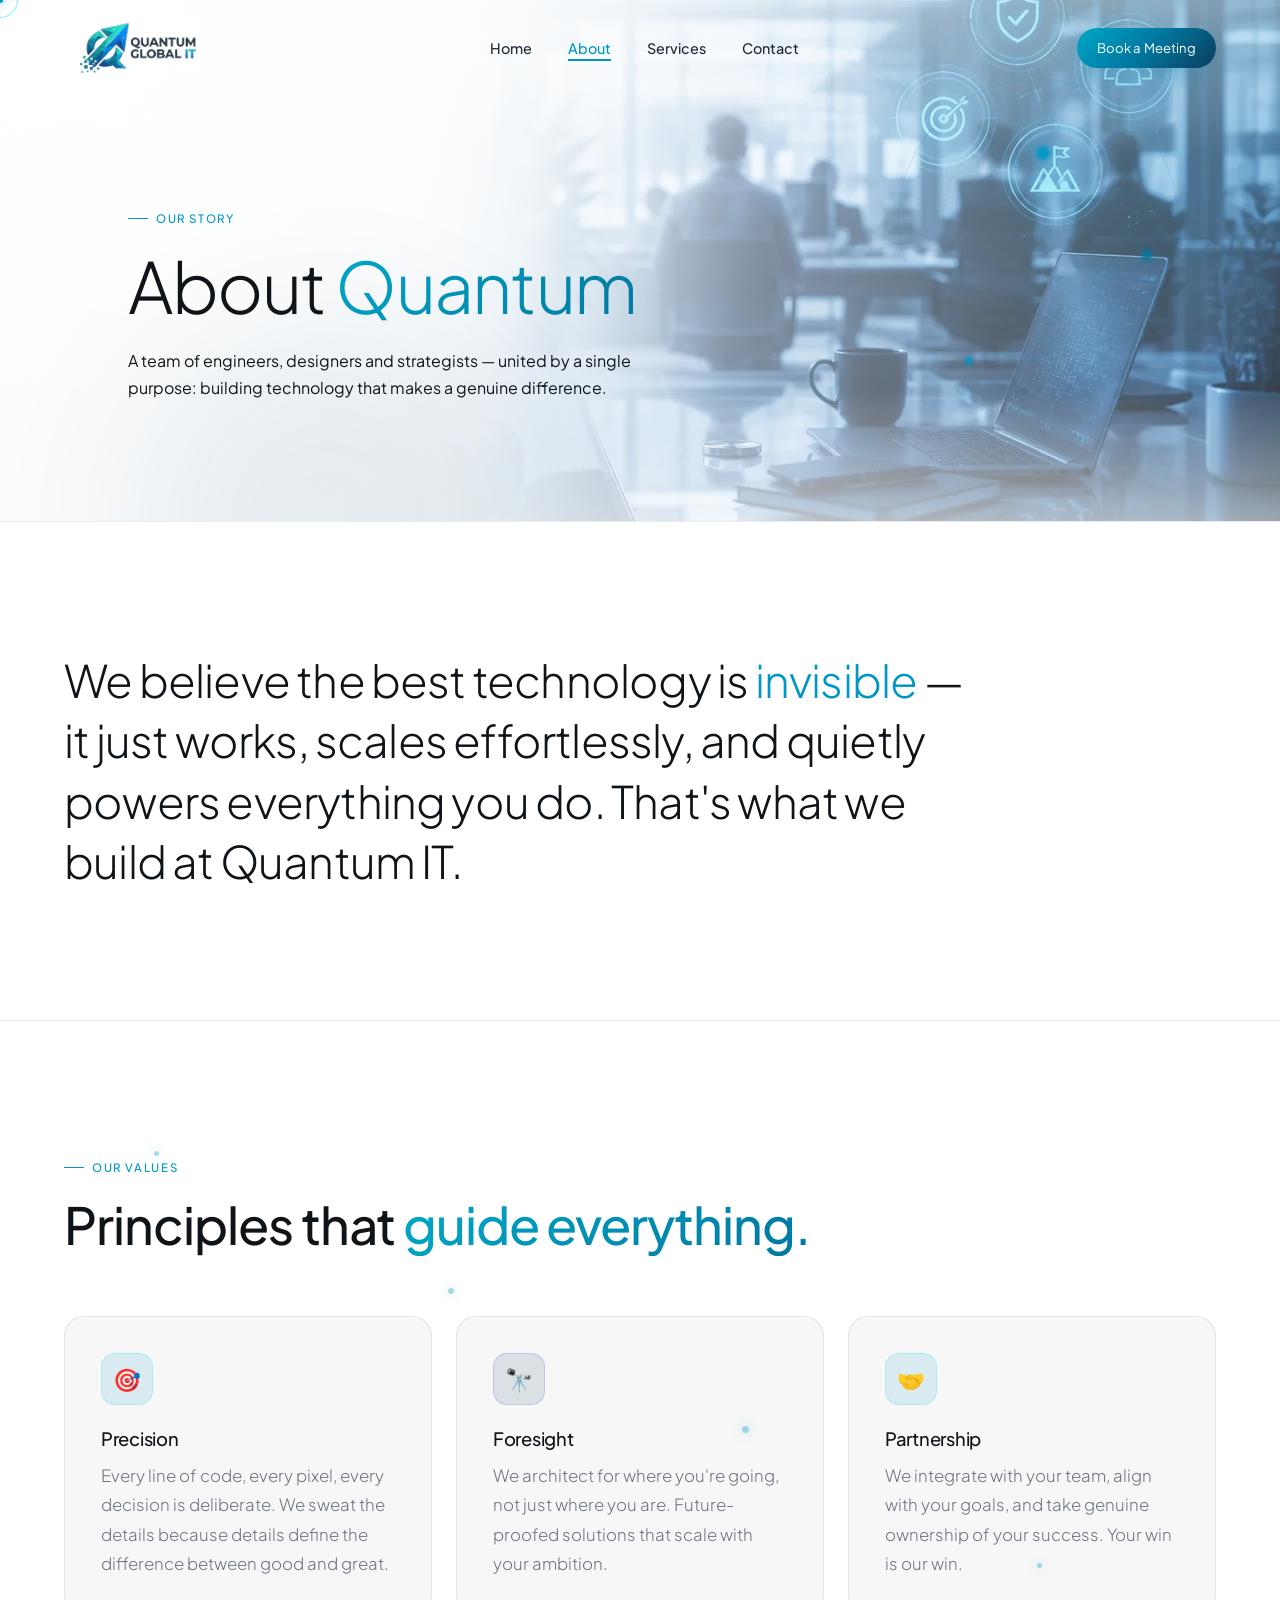
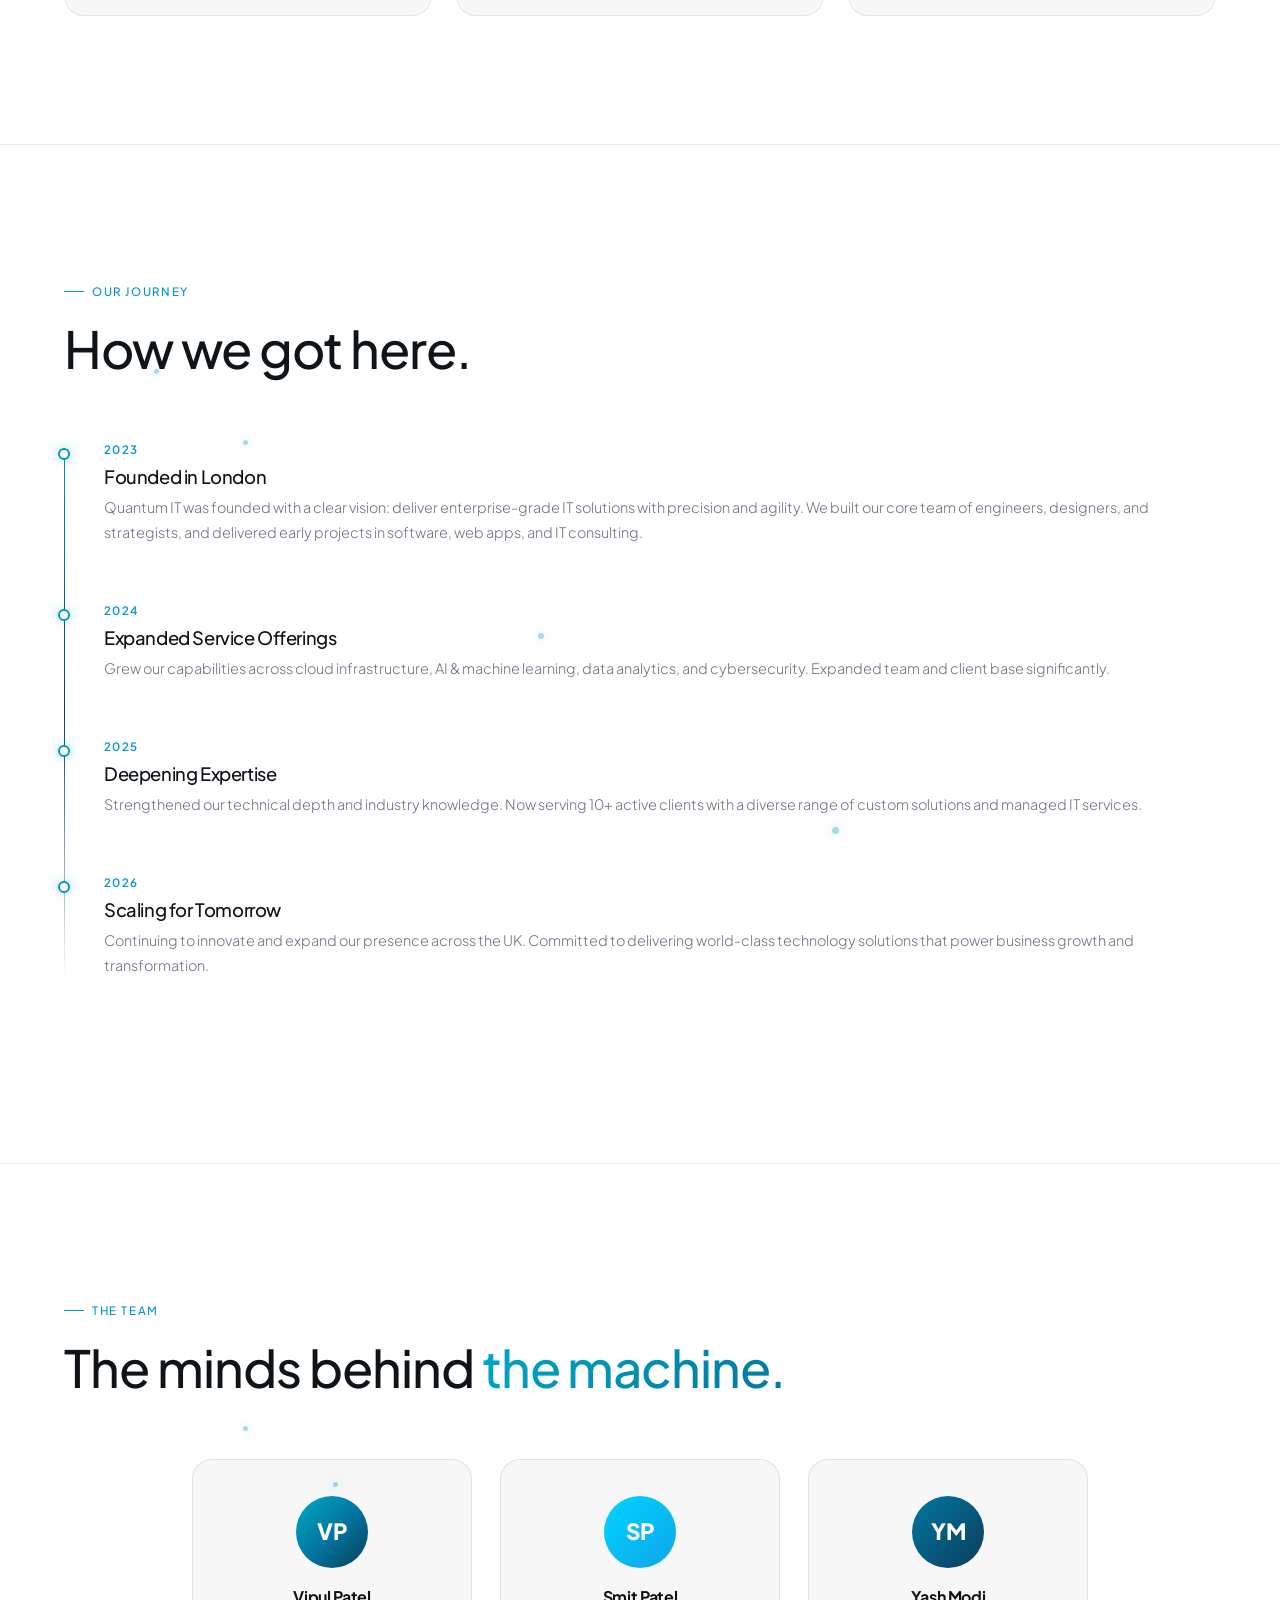
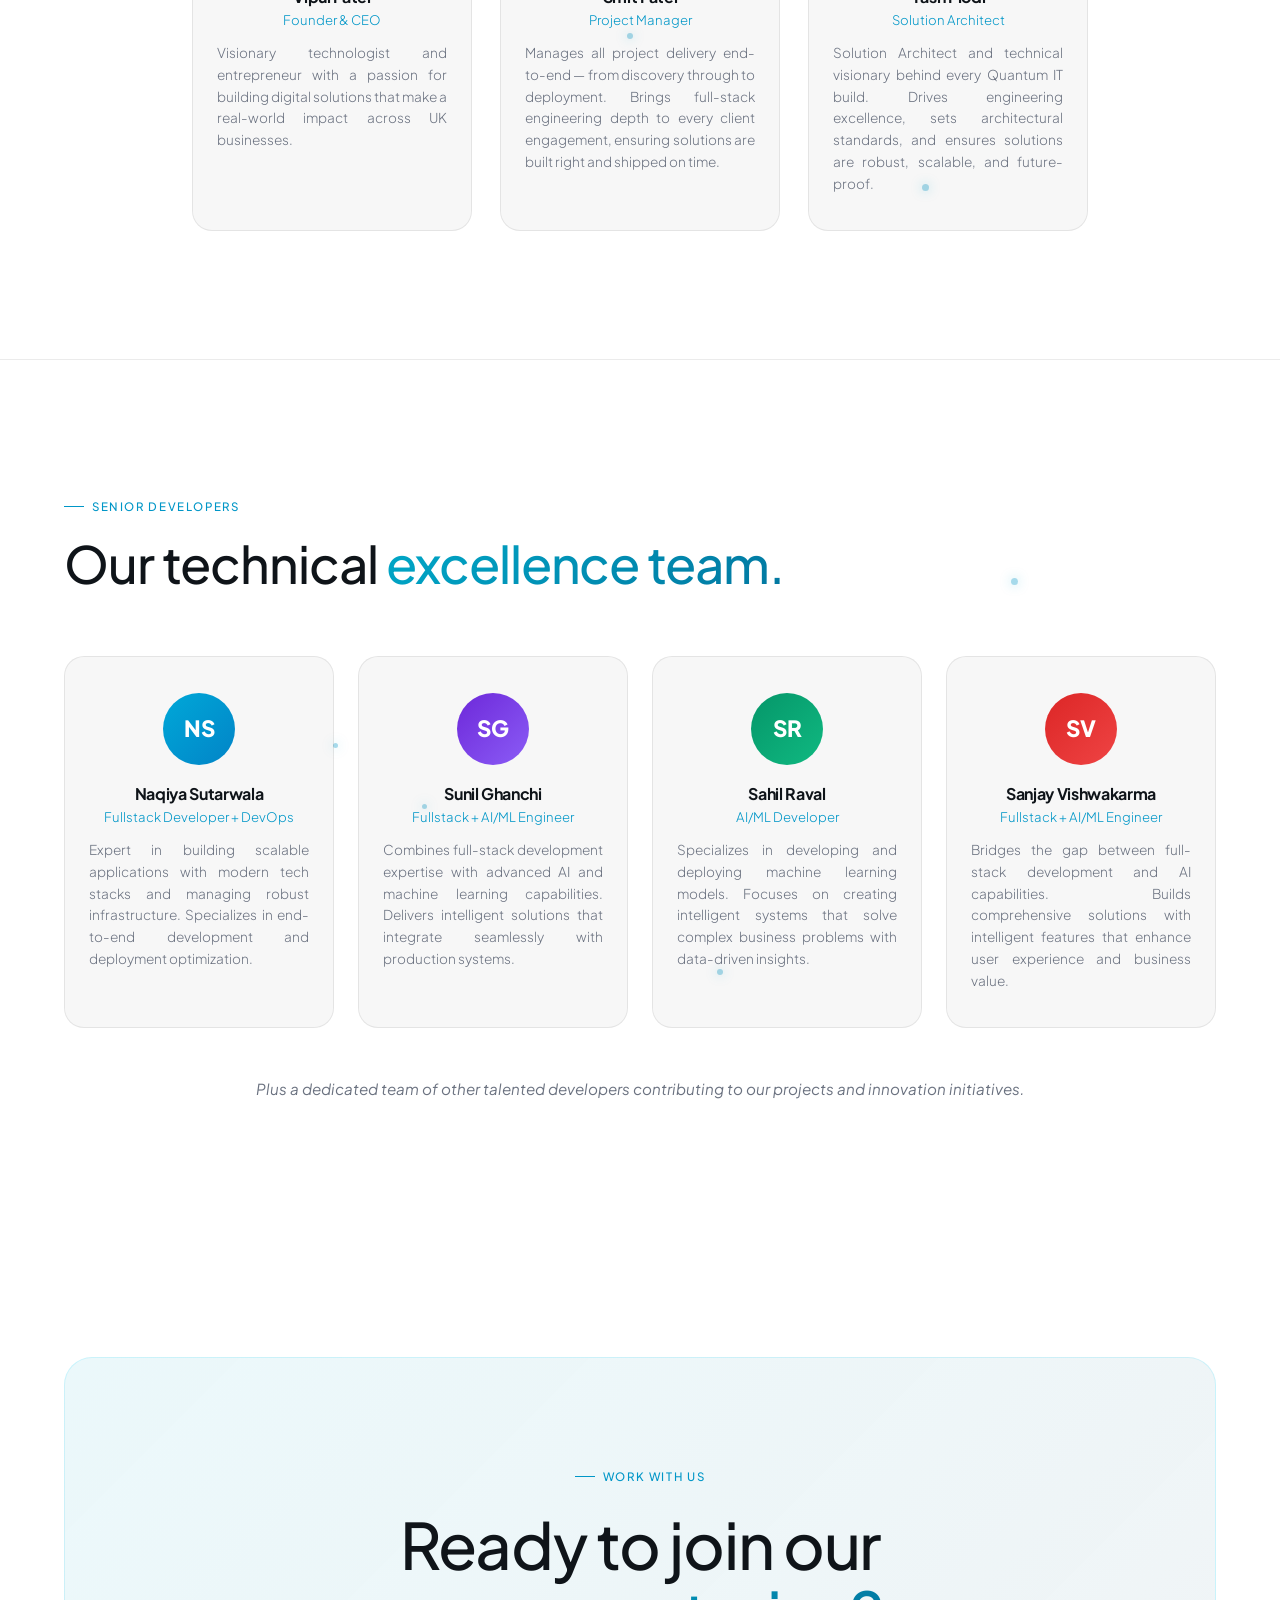
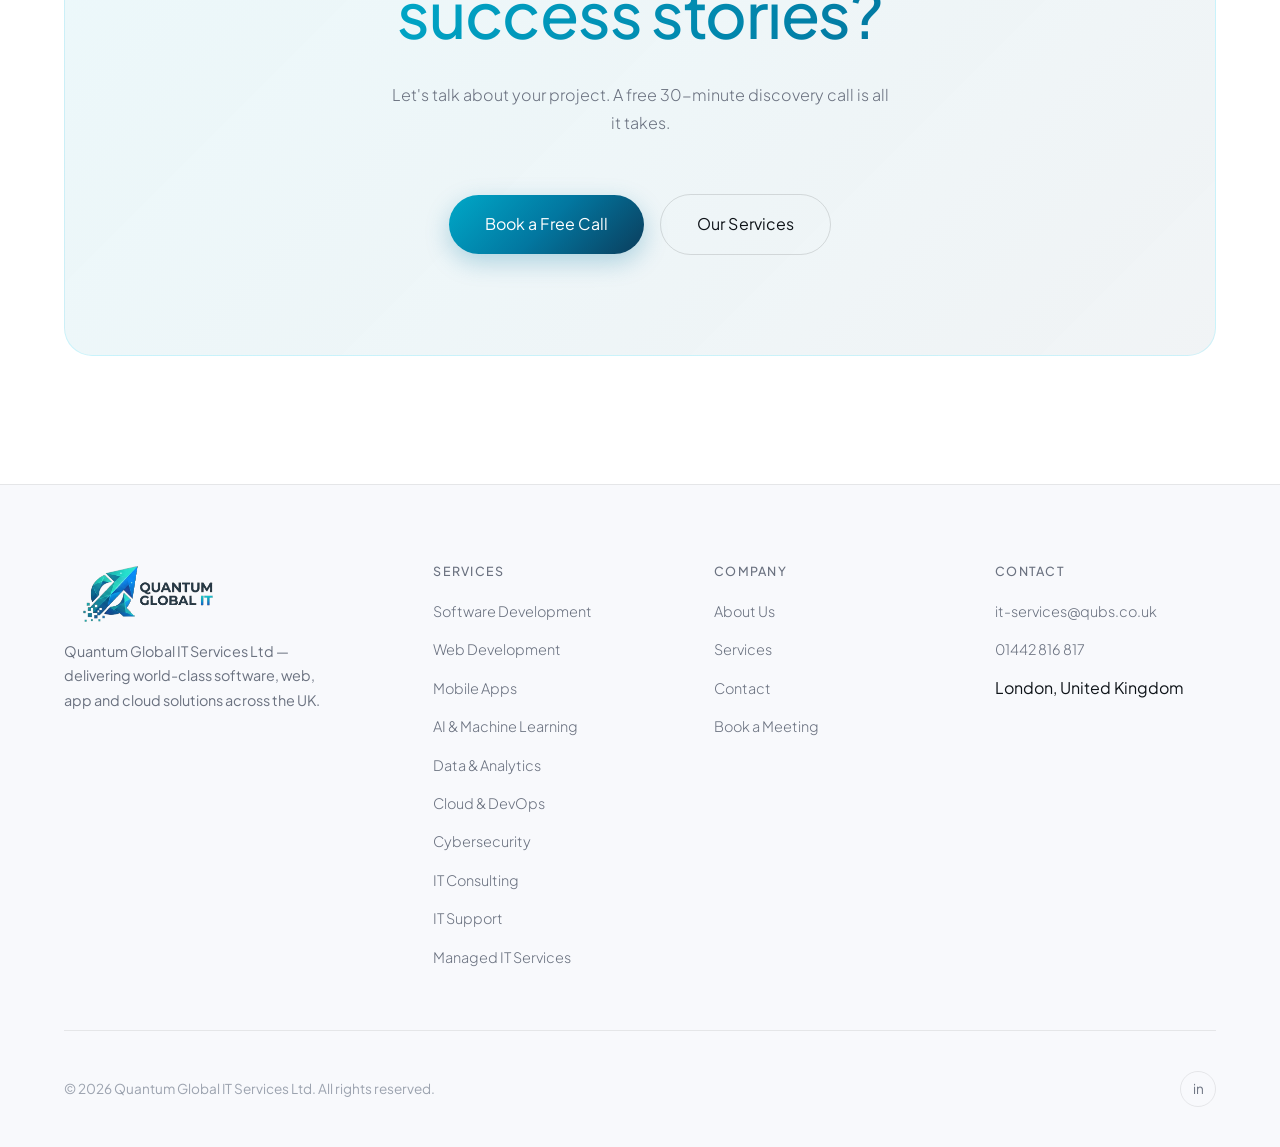
==== commit 003b10e3: "Optimize SEO: Shorten titles/descriptions, fix hreflang, add alt texts - Reduced all page titles to " ====
--- a/about.html
+++ b/about.html
@@ -3,30 +3,31 @@
 <head>
   <meta charset="UTF-8" />
   <meta name="viewport" content="width=device-width, initial-scale=1.0" />
-  <title>About Us — Quantum Global IT Services Ltd</title>
-  <meta name="description" content="Learn about Quantum IT — a UK-based team passionate about building technology that matters." />
+  <title>About Us — UK Software Engineers & IT Consultants | Quantum Global</title>
+  <meta name="description" content="Meet Quantum Global IT Services — UK-based software engineers and IT consultants. Expert team building enterprise-grade solutions since 2023." />
+  <meta name="keywords" content="UK IT company, software engineers UK, IT consultants, digital solutions team, technology expertise" />
   <meta name="robots" content="index, follow, max-image-preview:large, max-snippet:-1, max-video-preview:-1" />
   <meta name="author" content="Quantum Global IT Services Ltd" />
   <meta name="theme-color" content="#ffffff" />
   <link rel="canonical" href="https://quantum-global-it.co.uk/about.html" />
-  <link rel="alternate" hreflang="en-gb" href="https://quantum-global-it.co.uk/about.html" />
+  <link rel="alternate" hreflang="en-GB" href="https://quantum-global-it.co.uk/about.html" />
 
   <!-- Open Graph -->
   <meta property="og:type" content="website" />
   <meta property="og:site_name" content="Quantum Global IT Services Ltd" />
   <meta property="og:locale" content="en_GB" />
-  <meta property="og:title" content="About Us — Quantum Global IT Services Ltd" />
-  <meta property="og:description" content="Learn about Quantum IT — a UK-based team passionate about building technology that matters." />
+  <meta property="og:title" content="About Us — UK Software Engineers & IT Consultants | Quantum Global" />
+  <meta property="og:description" content="Meet Quantum Global IT Services — UK-based software engineers and IT consultants. Expert team building enterprise-grade solutions since 2023." />
   <meta property="og:url" content="https://quantum-global-it.co.uk/about.html" />
   <meta property="og:image" content="https://quantum-global-it.co.uk/assets/logo-mark.png?v=2" />
-  <meta property="og:image:alt" content="Quantum IT" />
+  <meta property="og:image:alt" content="Quantum Global IT Services - UK IT Solutions Provider" />
 
   <!-- Twitter Card -->
   <meta name="twitter:card" content="summary" />
-  <meta name="twitter:title" content="About Us — Quantum Global IT Services Ltd" />
-  <meta name="twitter:description" content="Learn about Quantum IT — a UK-based team passionate about building technology that matters." />
+  <meta name="twitter:title" content="About Us — UK Software Engineers & IT Consultants" />
+  <meta name="twitter:description" content="Meet Quantum Global IT Services — UK-based software engineers and IT consultants building enterprise-grade solutions since 2023." />
   <meta name="twitter:image" content="https://quantum-global-it.co.uk/assets/logo-mark.png?v=2" />
-  <meta name="twitter:image:alt" content="Quantum IT" />
+  <meta name="twitter:image:alt" content="Quantum Global IT Services - UK IT Solutions Provider" />
 
   <script type="application/ld+json">
   {
@@ -68,6 +69,9 @@
 
   <link rel="preconnect" href="https://fonts.googleapis.com" />
   <link rel="preconnect" href="https://fonts.gstatic.com" crossorigin />
+  <link rel="preload" as="image" type="image/webp" href="assets/hero-bg-about-mobile.webp" media="(max-width: 767px)" fetchpriority="high" />
+  <link rel="stylesheet" href="https://fonts.googleapis.com/css2?family=Plus+Jakarta+Sans:wght@200;300;400;500;600;700&family=Space+Grotesk:wght@600&display=swap" media="print" onload="this.media='all'" />
+  <noscript><link rel="stylesheet" href="https://fonts.googleapis.com/css2?family=Plus+Jakarta+Sans:wght@200;300;400;500;600;700&family=Space+Grotesk:wght@600&display=swap" /></noscript>
 
   <link rel="stylesheet" href="css/main.css" />
   <link rel="stylesheet" href="css/animations.css" />
@@ -85,7 +89,7 @@
 
   <nav id="nav">
     <a href="index.html" class="nav-logo">
-      <img src="assets/Quantum Global IT Logo (1).png" alt="Quantum IT" class="nav-logo-img">
+      <img src="assets/logo-nav.webp" alt="Quantum Global IT Services - UK IT Solutions Provider" class="nav-logo-img">
     </a>
     <ul class="nav-links">
       <li><a href="index.html">Home</a></li>
@@ -106,7 +110,7 @@
     <div class="nav-mobile__panel" role="dialog" aria-modal="true" aria-label="Site navigation">
       <div class="nav-mobile__header">
         <a href="index.html" class="nav-mobile__logo nav-logo">
-          <img src="assets/Quantum Global IT Logo (1).png" alt="Quantum IT" class="nav-logo-img">
+          <img src="assets/logo-nav.webp" alt="Quantum Global IT Services - UK IT Solutions Provider" class="nav-logo-img">
         </a>
         <button type="button" class="nav-mobile__close" id="nav-mobile-close" aria-label="Close menu">
           <svg width="20" height="20" viewBox="0 0 24 24" fill="none" stroke="currentColor" stroke-width="2" aria-hidden="true">
@@ -135,7 +139,11 @@
       <span class="page-fx__orb page-fx__orb--3"></span>
     </div>
     <div class="page-hero__bg" aria-hidden="true">
-      <img src="assets/hero-bg-about.png" alt="" width="1920" height="1080">
+      <picture>
+        <source media="(max-width: 767px)" type="image/webp" srcset="assets/hero-bg-about-mobile.webp" />
+        <source type="image/webp" srcset="assets/hero-bg-about.webp" />
+        <img src="assets/hero-bg-about.png" alt="About Quantum Global IT Services hero background" width="1536" height="1024" fetchpriority="high" decoding="async">
+      </picture>
       <div class="page-hero__fade"></div>
     </div>
     <div class="orb orb-cyan page-hero-orb-1" style="width:500px;height:500px;filter:blur(80px)"></div>
@@ -350,7 +358,7 @@
     <div class="footer-grid">
       <div class="footer-brand">
         <a href="index.html" class="nav-logo" style="font-size:1.1rem">
-          <img src="assets/Quantum Global IT Logo (1).png" alt="Quantum IT" class="nav-logo-img">
+          <img src="assets/logo-nav.webp" alt="Quantum Global IT Services - UK IT Solutions Provider" class="nav-logo-img">
         </a>
         <p>Quantum Global IT Services Ltd — delivering world-class software, web, app and cloud solutions across the UK.</p>
       </div>
@@ -397,10 +405,10 @@
     </div>
   </footer>
 
-  <script src="js/cursor.js"></script>
-  <script src="js/nav.js"></script>
-  <script src="js/scroll-anim.js"></script>
-  <script src="js/fx.js"></script>
-  <script src="js/main.js"></script>
+  <script src="js/cursor.js" defer></script>
+  <script src="js/nav.js" defer></script>
+  <script src="js/scroll-anim.js" defer></script>
+  <script src="js/fx.js" defer></script>
+  <script src="js/main.js" defer></script>
 </body>
 </html>
--- a/css/main.css
+++ b/css/main.css
@@ -2,7 +2,7 @@
    MAIN.CSS — Design system for Quantum Global IT Services
    ========================================================================== */
 
-@import url('https://fonts.googleapis.com/css2?family=Plus+Jakarta+Sans:ital,wght@0,200;0,300;0,400;0,500;0,600;0,700;1,300&family=Space+Grotesk:wght@400;500;600;700&family=JetBrains+Mono:wght@400;500;600&display=swap');
+/* Fonts loaded via <link> in HTML (non-blocking) — do not @import here */
 
 /* ——— Reset ————————————————————————————————————————————————————————————— */
 *, *::before, *::after { box-sizing: border-box; margin: 0; padding: 0; }
@@ -56,10 +56,10 @@
   --error-dim: rgba(255, 107, 107, 0.12);
 
   /* Typography */
-  --font-display: 'Plus Jakarta Sans', sans-serif;
-  --font-body:    'Plus Jakarta Sans', sans-serif;
-  --font-tech:    'Space Grotesk', 'Plus Jakarta Sans', sans-serif;
-  --font-mono:    'JetBrains Mono', ui-monospace, monospace;
+  --font-display: 'Plus Jakarta Sans', system-ui, sans-serif;
+  --font-body:    'Plus Jakarta Sans', system-ui, sans-serif;
+  --font-tech:    'Space Grotesk', 'Plus Jakarta Sans', system-ui, sans-serif;
+  --font-mono:    ui-monospace, 'Cascadia Code', monospace;
 
   /* Layout */
   --section-py: clamp(80px, 10vw, 140px);
--- a/css/components.css
+++ b/css/components.css
@@ -912,6 +912,12 @@
   height: 100%;
   object-fit: cover;
   object-position: center right;
+}
+
+.page-hero__bg picture {
+  display: block;
+  width: 100%;
+  height: 100%;
 }
 
 .page-hero__fade {
@@ -968,6 +974,12 @@
     object-position: 70% center;
   }
 
+  .page-fx,
+  .page-hero-orb-1,
+  .page-hero-orb-2 {
+    display: none !important;
+  }
+
   .page-hero__fade {
     background:
       linear-gradient(
